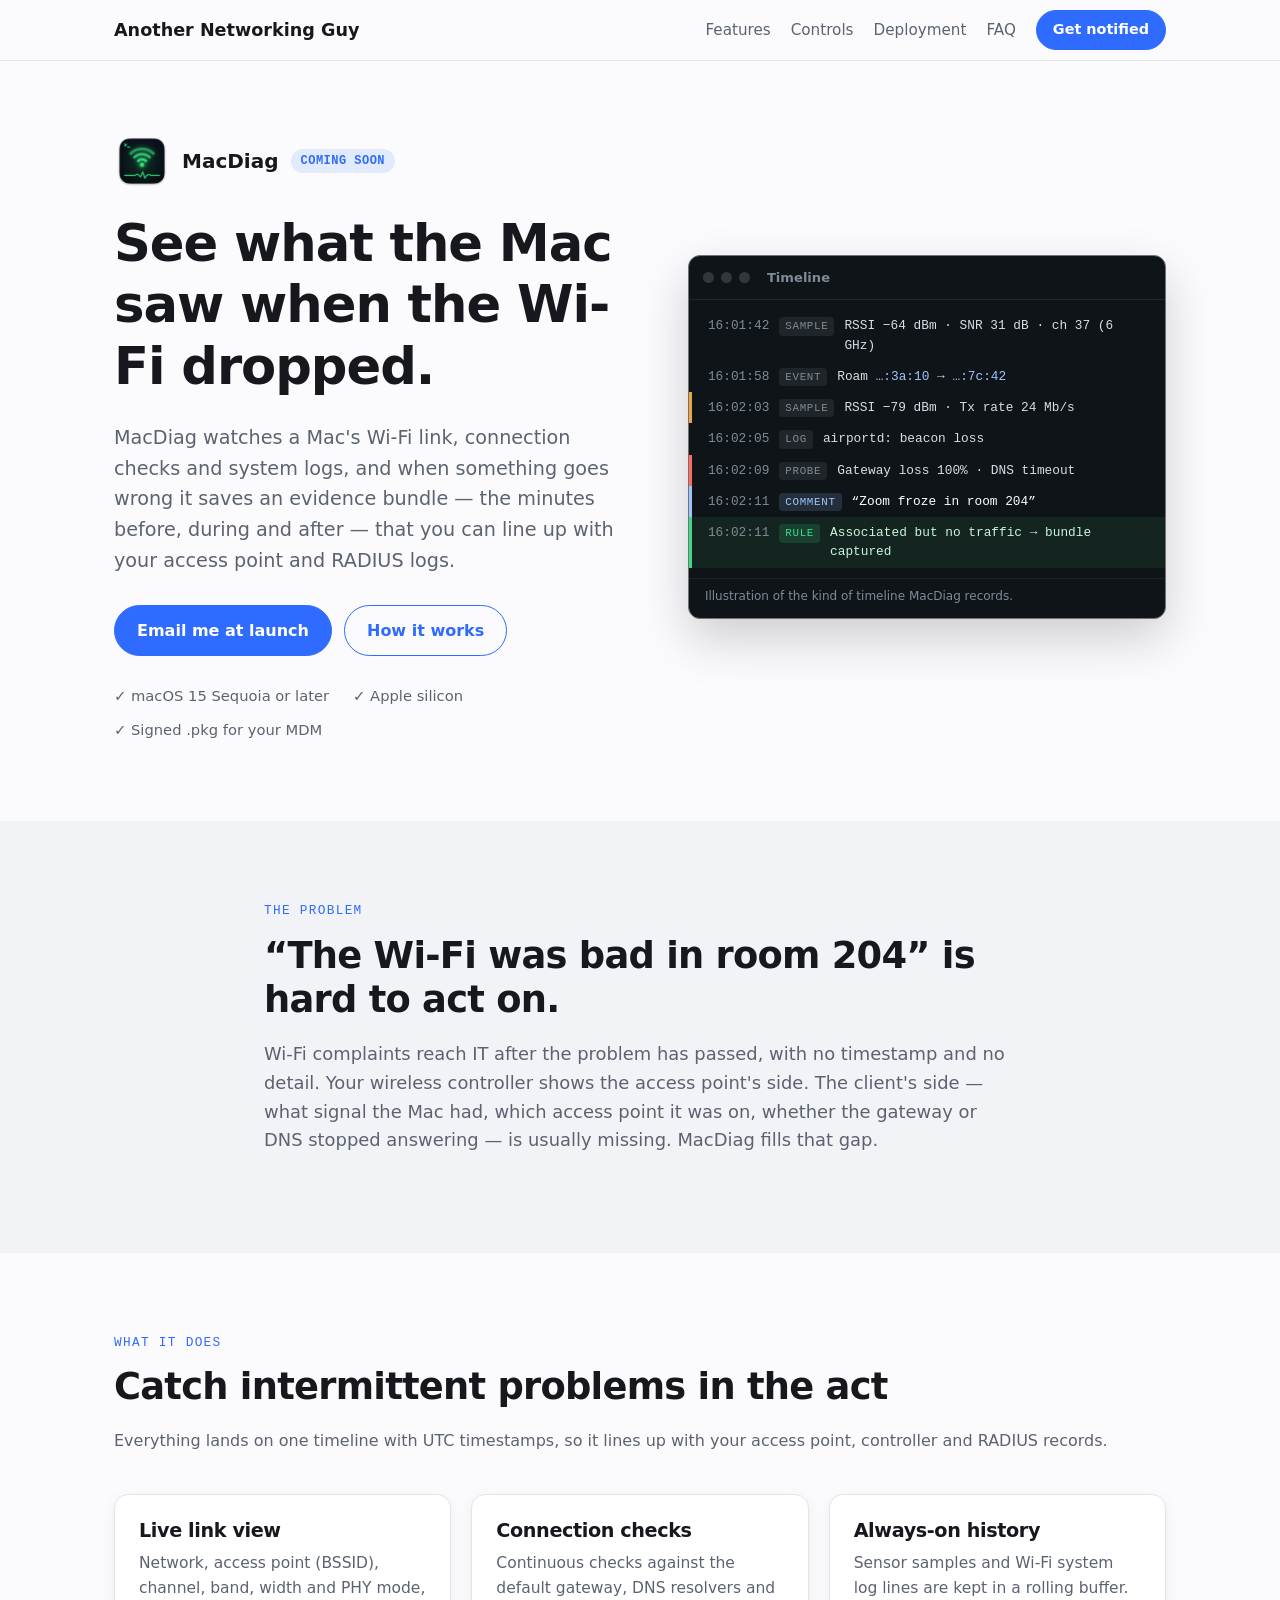
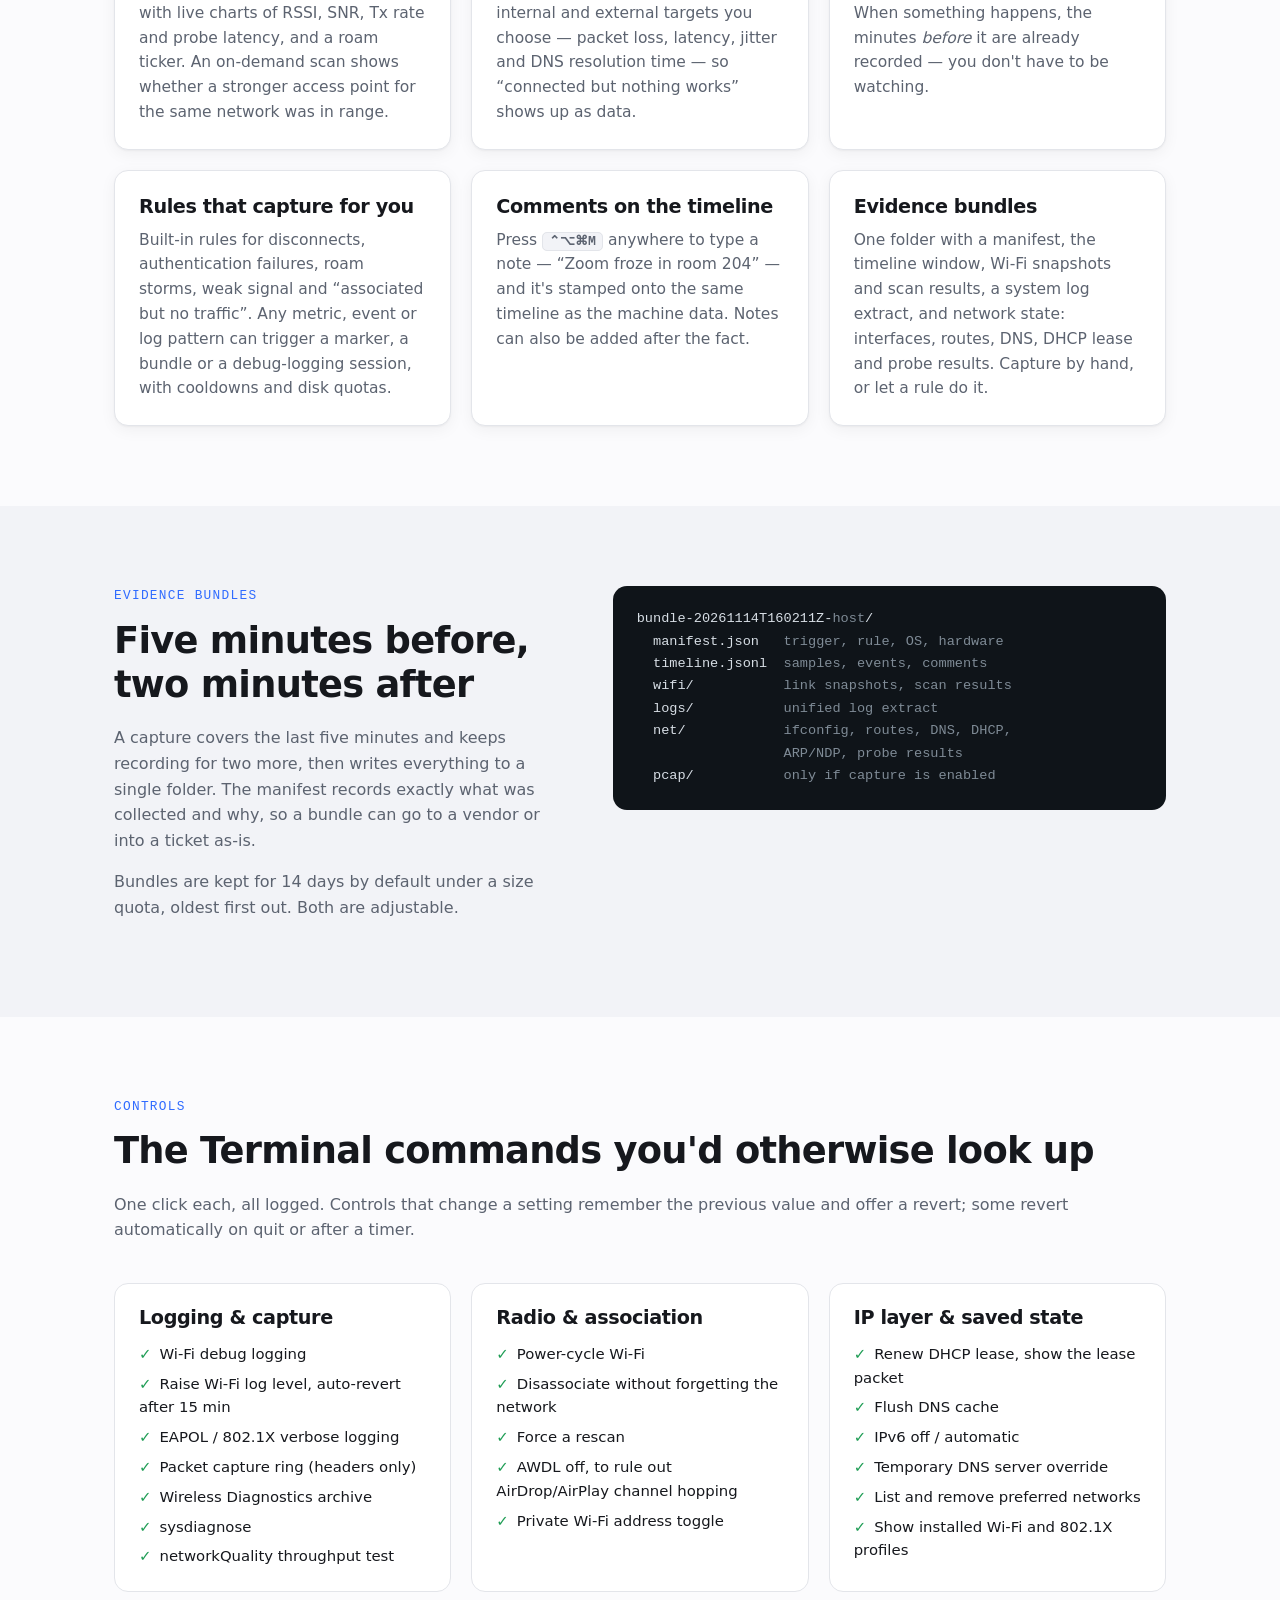
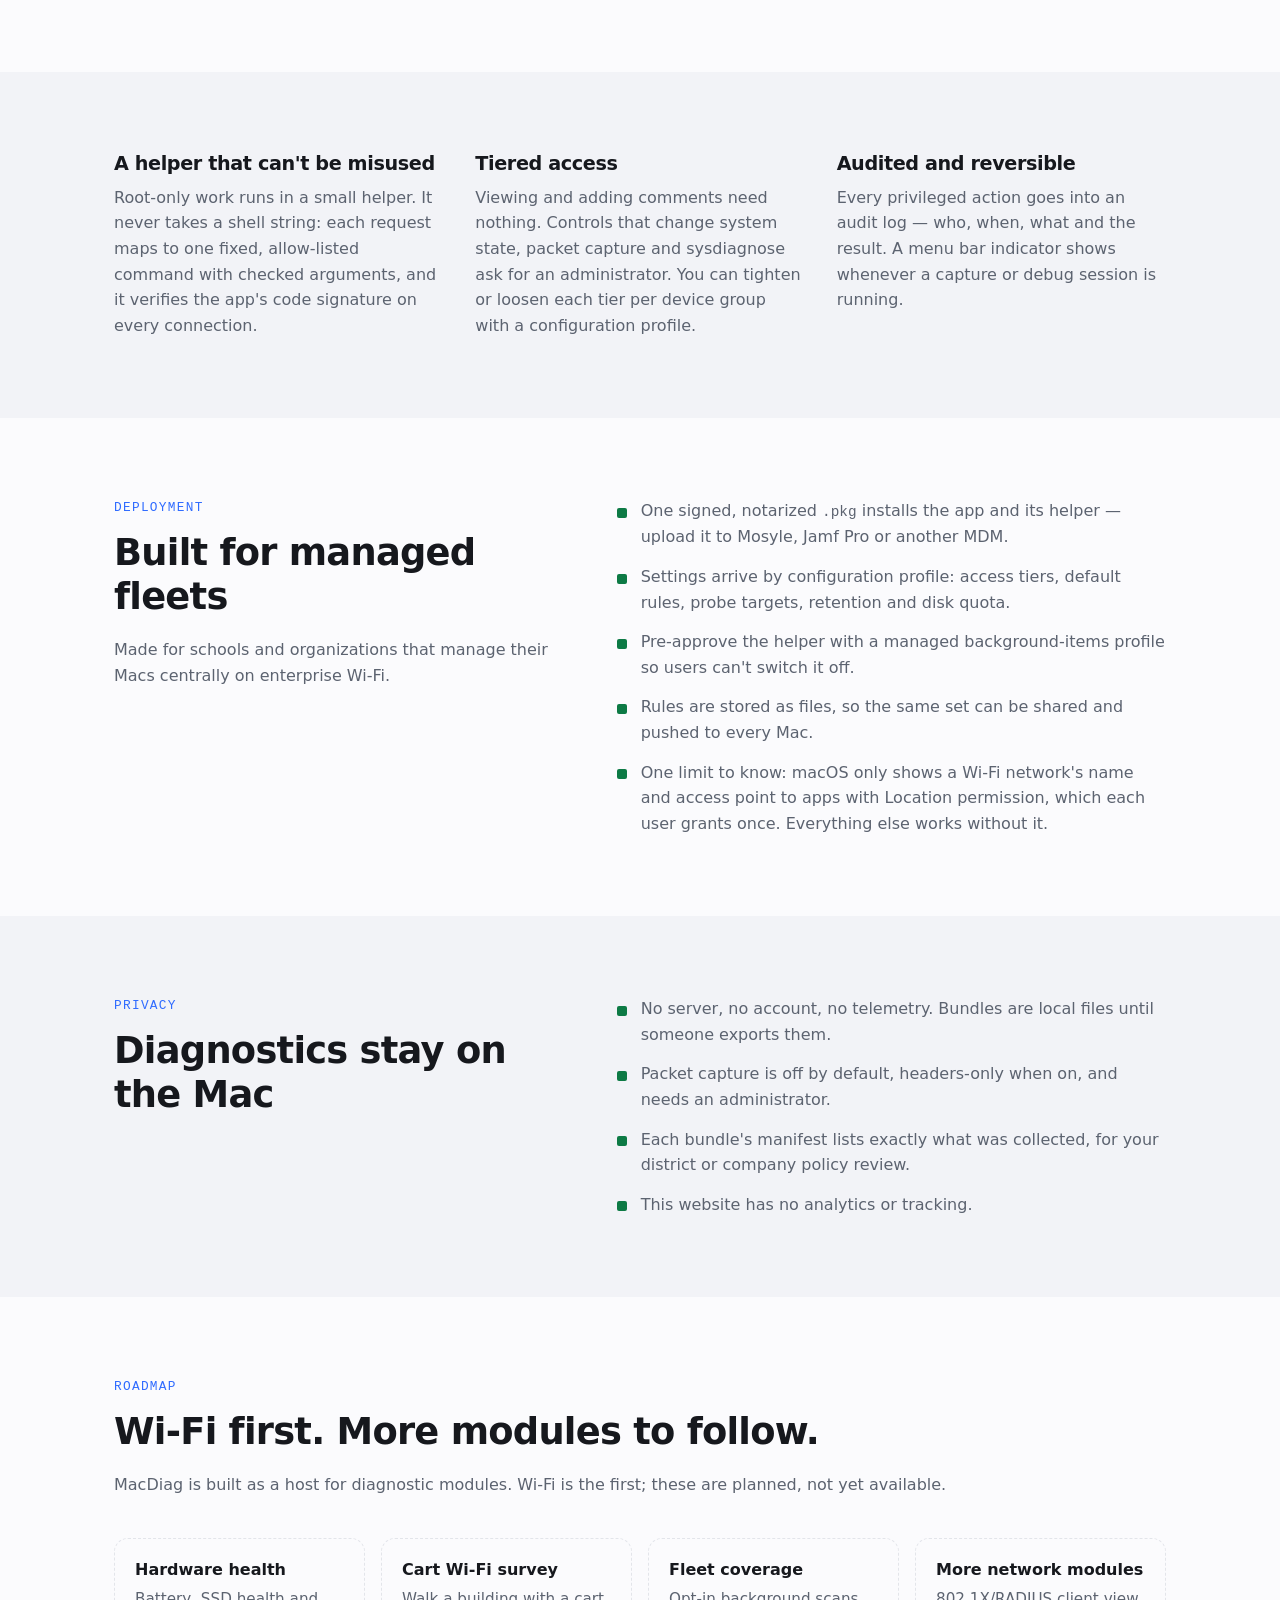
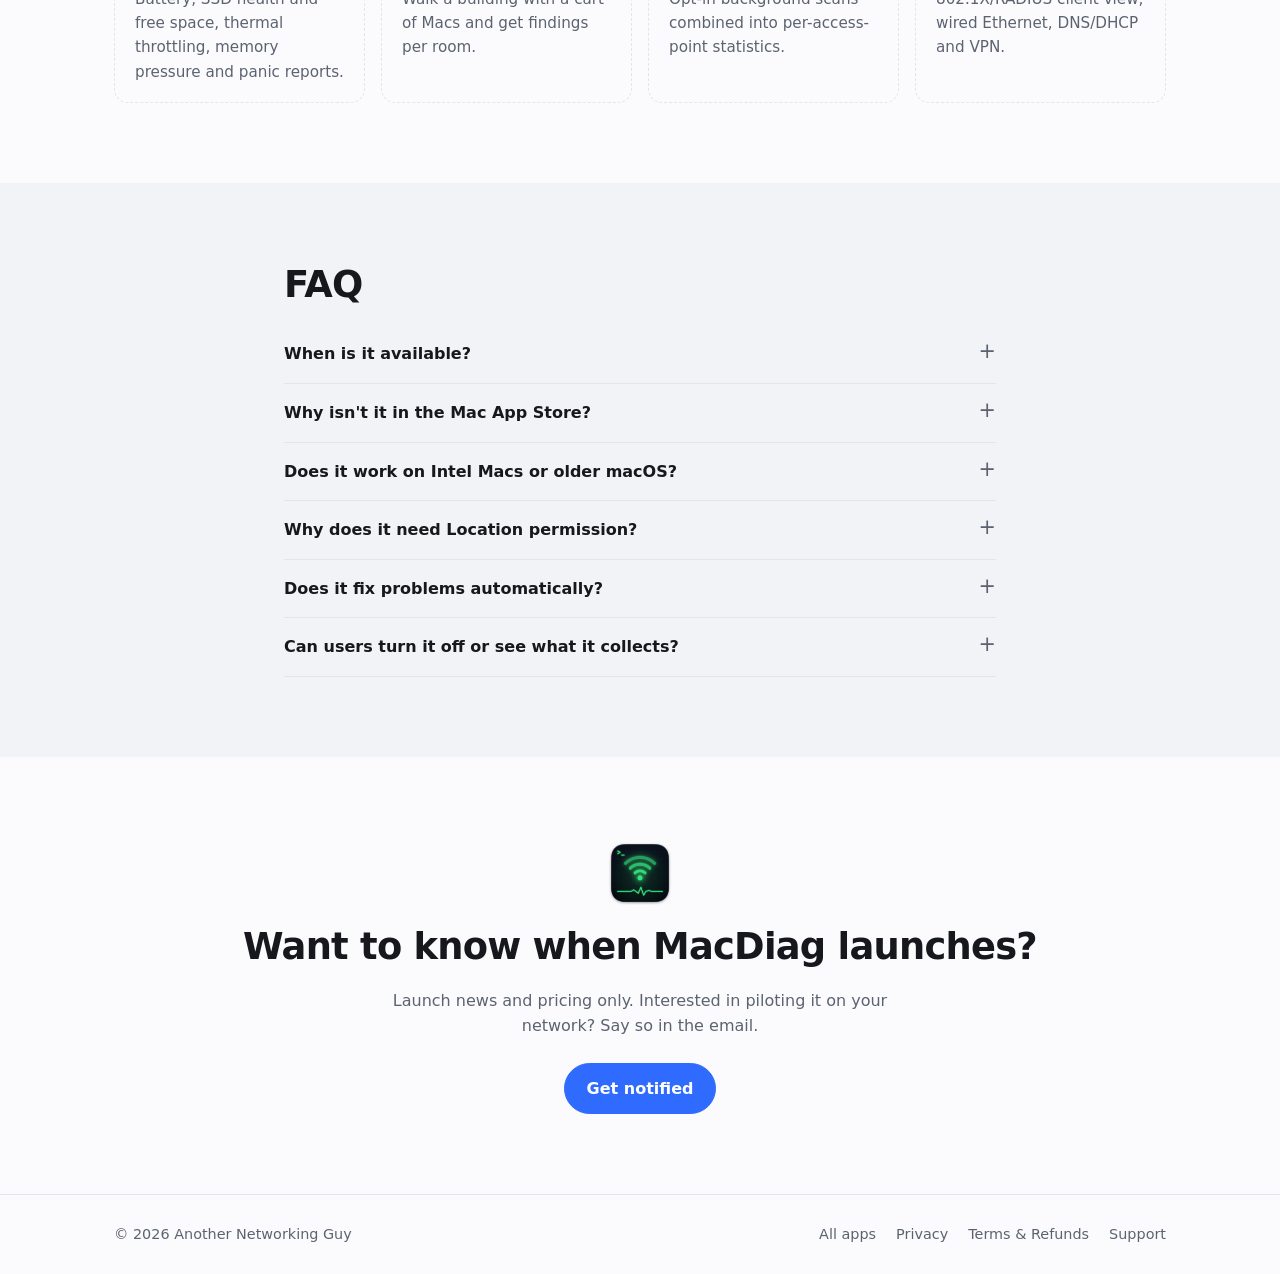
==== macdiag/index.html @ 0e100e62 "Add MacDiag product page and feature it on the storefront Replace the placeholder apps with MacDiag " ====
<!doctype html>
<html lang="en">
<head>
  <meta charset="utf-8" />
  <meta name="viewport" content="width=device-width, initial-scale=1" />
  <title>MacDiag — Wi-Fi diagnostics for managed Mac fleets</title>
  <meta name="description" content="MacDiag records what a Mac saw before, during and after a Wi-Fi problem and saves it as an evidence bundle. For IT teams managing Macs on enterprise Wi-Fi. Coming soon." />
  <link rel="canonical" href="https://anothernetworkingguy.com/macdiag/" />
  <meta property="og:type" content="website" />
  <meta property="og:url" content="https://anothernetworkingguy.com/macdiag/" />
  <meta property="og:title" content="MacDiag — Wi-Fi diagnostics for managed Mac fleets" />
  <meta property="og:description" content="See what the Mac saw when the Wi-Fi dropped." />
  <meta property="og:image" content="https://anothernetworkingguy.com/img/macdiag-256.png" />
  <link rel="icon" type="image/png" href="../img/macdiag-64.png" />
  <link rel="stylesheet" href="../styles.css?v=3" />
  <link rel="stylesheet" href="macdiag.css?v=1" />
</head>
<body data-page="macdiag">
  <a class="skip" href="#main">Skip to content</a>

  <header class="nav">
    <div class="wrap nav-inner">
      <a href="../" class="logo" data-brand>Another Networking Guy</a>
      <nav>
        <a href="#features">Features</a>
        <a href="#controls">Controls</a>
        <a href="#deploy">Deployment</a>
        <a href="#faq">FAQ</a>
        <a class="btn btn-small" data-notify href="mailto:support@anothernetworkingguy.com">Get notified</a>
      </nav>
    </div>
  </header>

  <main id="main">
    <!-- Hero -->
    <section class="md-hero">
      <div class="wrap md-hero-grid">
        <div>
          <div class="md-brand">
            <img src="../img/macdiag-256.png" width="56" height="56" alt="" />
            <span>MacDiag</span>
            <span class="pill">Coming soon</span>
          </div>
          <h1>See what the Mac saw when the Wi-Fi dropped.</h1>
          <p class="lede">MacDiag watches a Mac's Wi-Fi link, connection checks and system logs, and when something goes wrong it saves an evidence bundle — the minutes before, during and after — that you can line up with your access point and RADIUS logs.</p>
          <div class="hero-cta">
            <a class="btn" data-notify href="mailto:support@anothernetworkingguy.com">Email me at launch</a>
            <a class="btn btn-ghost" href="#features">How it works</a>
          </div>
          <ul class="badges md-badges">
            <li>✓ macOS 15 Sequoia or later</li>
            <li>✓ Apple silicon</li>
            <li>✓ Signed .pkg for your MDM</li>
          </ul>
        </div>

        <!-- Illustrative timeline, built in HTML -->
        <figure class="md-window" aria-label="Example MacDiag timeline around a Wi-Fi incident">
          <div class="md-titlebar"><span></span><span></span><span></span><b>Timeline</b></div>
          <ol class="md-timeline">
            <li class="k-sample"><time>16:01:42</time><span class="tag">sample</span>RSSI −64 dBm · SNR 31 dB · ch 37 (6 GHz)</li>
            <li class="k-event"><time>16:01:58</time><span class="tag">event</span><span>Roam <code>…:3a:10</code> → <code>…:7c:42</code></span></li>
            <li class="k-sample warn"><time>16:02:03</time><span class="tag">sample</span>RSSI −79 dBm · Tx rate 24 Mb/s</li>
            <li class="k-log"><time>16:02:05</time><span class="tag">log</span>airportd: beacon loss</li>
            <li class="k-sample bad"><time>16:02:09</time><span class="tag">probe</span>Gateway loss 100% · DNS timeout</li>
            <li class="k-comment"><time>16:02:11</time><span class="tag">comment</span>“Zoom froze in room 204”</li>
            <li class="k-action"><time>16:02:11</time><span class="tag">rule</span>Associated but no traffic → bundle captured</li>
          </ol>
          <figcaption>Illustration of the kind of timeline MacDiag records.</figcaption>
        </figure>
      </div>
    </section>

    <!-- Problem -->
    <section class="section alt">
      <div class="wrap md-narrow">
        <p class="eyebrow">The problem</p>
        <h2>“The Wi-Fi was bad in room 204” is hard to act on.</h2>
        <p class="md-big">Wi-Fi complaints reach IT after the problem has passed, with no timestamp and no detail. Your wireless controller shows the access point's side. The client's side — what signal the Mac had, which access point it was on, whether the gateway or DNS stopped answering — is usually missing. MacDiag fills that gap.</p>
      </div>
    </section>

    <!-- Features -->
    <section id="features" class="section">
      <div class="wrap">
        <p class="eyebrow">What it does</p>
        <h2>Catch intermittent problems in the act</h2>
        <p class="section-sub">Everything lands on one timeline with UTC timestamps, so it lines up with your access point, controller and RADIUS records.</p>
        <div class="md-features">
          <article class="card">
            <h3>Live link view</h3>
            <p>Network, access point (BSSID), channel, band, width and PHY mode, with live charts of RSSI, SNR, Tx rate and probe latency, and a roam ticker. An on-demand scan shows whether a stronger access point for the same network was in range.</p>
          </article>
          <article class="card">
            <h3>Connection checks</h3>
            <p>Continuous checks against the default gateway, DNS resolvers and internal and external targets you choose — packet loss, latency, jitter and DNS resolution time — so “connected but nothing works” shows up as data.</p>
          </article>
          <article class="card">
            <h3>Always-on history</h3>
            <p>Sensor samples and Wi-Fi system log lines are kept in a rolling buffer. When something happens, the minutes <em>before</em> it are already recorded — you don't have to be watching.</p>
          </article>
          <article class="card">
            <h3>Rules that capture for you</h3>
            <p>Built-in rules for disconnects, authentication failures, roam storms, weak signal and “associated but no traffic”. Any metric, event or log pattern can trigger a marker, a bundle or a debug-logging session, with cooldowns and disk quotas.</p>
          </article>
          <article class="card">
            <h3>Comments on the timeline</h3>
            <p>Press <kbd>⌃⌥⌘M</kbd> anywhere to type a note — “Zoom froze in room 204” — and it's stamped onto the same timeline as the machine data. Notes can also be added after the fact.</p>
          </article>
          <article class="card">
            <h3>Evidence bundles</h3>
            <p>One folder with a manifest, the timeline window, Wi-Fi snapshots and scan results, a system log extract, and network state: interfaces, routes, DNS, DHCP lease and probe results. Capture by hand, or let a rule do it.</p>
          </article>
        </div>
      </div>
    </section>

    <!-- Bundle anatomy -->
    <section class="section alt">
      <div class="wrap md-split">
        <div>
          <p class="eyebrow">Evidence bundles</p>
          <h2>Five minutes before, two minutes after</h2>
          <p class="muted">A capture covers the last five minutes and keeps recording for two more, then writes everything to a single folder. The manifest records exactly what was collected and why, so a bundle can go to a vendor or into a ticket as-is.</p>
          <p class="muted">Bundles are kept for 14 days by default under a size quota, oldest first out. Both are adjustable.</p>
        </div>
        <pre class="md-tree" aria-label="Bundle folder layout"><code>bundle-20261114T160211Z-<i>host</i>/
  manifest.json   <i>trigger, rule, OS, hardware</i>
  timeline.jsonl  <i>samples, events, comments</i>
  wifi/           <i>link snapshots, scan results</i>
  logs/           <i>unified log extract</i>
  net/            <i>ifconfig, routes, DNS, DHCP,
                  ARP/NDP, probe results</i>
  pcap/           <i>only if capture is enabled</i></code></pre>
      </div>
    </section>

    <!-- Controls -->
    <section id="controls" class="section">
      <div class="wrap">
        <p class="eyebrow">Controls</p>
        <h2>The Terminal commands you'd otherwise look up</h2>
        <p class="section-sub">One click each, all logged. Controls that change a setting remember the previous value and offer a revert; some revert automatically on quit or after a timer.</p>
        <div class="md-controls">
          <div>
            <h3>Logging &amp; capture</h3>
            <ul class="features">
              <li>Wi-Fi debug logging</li>
              <li>Raise Wi-Fi log level, auto-revert after 15 min</li>
              <li>EAPOL / 802.1X verbose logging</li>
              <li>Packet capture ring (headers only)</li>
              <li>Wireless Diagnostics archive</li>
              <li>sysdiagnose</li>
              <li>networkQuality throughput test</li>
            </ul>
          </div>
          <div>
            <h3>Radio &amp; association</h3>
            <ul class="features">
              <li>Power-cycle Wi-Fi</li>
              <li>Disassociate without forgetting the network</li>
              <li>Force a rescan</li>
              <li>AWDL off, to rule out AirDrop/AirPlay channel hopping</li>
              <li>Private Wi-Fi address toggle</li>
            </ul>
          </div>
          <div>
            <h3>IP layer &amp; saved state</h3>
            <ul class="features">
              <li>Renew DHCP lease, show the lease packet</li>
              <li>Flush DNS cache</li>
              <li>IPv6 off / automatic</li>
              <li>Temporary DNS server override</li>
              <li>List and remove preferred networks</li>
              <li>Show installed Wi-Fi and 802.1X profiles</li>
            </ul>
          </div>
        </div>
      </div>
    </section>

    <!-- Security model -->
    <section class="section alt">
      <div class="wrap trust">
        <div>
          <h3>A helper that can't be misused</h3>
          <p>Root-only work runs in a small helper. It never takes a shell string: each request maps to one fixed, allow-listed command with checked arguments, and it verifies the app's code signature on every connection.</p>
        </div>
        <div>
          <h3>Tiered access</h3>
          <p>Viewing and adding comments need nothing. Controls that change system state, packet capture and sysdiagnose ask for an administrator. You can tighten or loosen each tier per device group with a configuration profile.</p>
        </div>
        <div>
          <h3>Audited and reversible</h3>
          <p>Every privileged action goes into an audit log — who, when, what and the result. A menu bar indicator shows whenever a capture or debug session is running.</p>
        </div>
      </div>
    </section>

    <!-- Deployment -->
    <section id="deploy" class="section">
      <div class="wrap md-split">
        <div>
          <p class="eyebrow">Deployment</p>
          <h2>Built for managed fleets</h2>
          <p class="muted">Made for schools and organizations that manage their Macs centrally on enterprise Wi-Fi.</p>
        </div>
        <ul class="md-checks">
          <li>One signed, notarized <code>.pkg</code> installs the app and its helper — upload it to Mosyle, Jamf Pro or another MDM.</li>
          <li>Settings arrive by configuration profile: access tiers, default rules, probe targets, retention and disk quota.</li>
          <li>Pre-approve the helper with a managed background-items profile so users can't switch it off.</li>
          <li>Rules are stored as files, so the same set can be shared and pushed to every Mac.</li>
          <li>One limit to know: macOS only shows a Wi-Fi network's name and access point to apps with Location permission, which each user grants once. Everything else works without it.</li>
        </ul>
      </div>
    </section>

    <!-- Privacy -->
    <section class="section alt">
      <div class="wrap md-split">
        <div>
          <p class="eyebrow">Privacy</p>
          <h2>Diagnostics stay on the Mac</h2>
        </div>
        <ul class="md-checks">
          <li>No server, no account, no telemetry. Bundles are local files until someone exports them.</li>
          <li>Packet capture is off by default, headers-only when on, and needs an administrator.</li>
          <li>Each bundle's manifest lists exactly what was collected, for your district or company policy review.</li>
          <li>This website has no analytics or tracking.</li>
        </ul>
      </div>
    </section>

    <!-- Roadmap -->
    <section class="section">
      <div class="wrap">
        <p class="eyebrow">Roadmap</p>
        <h2>Wi-Fi first. More modules to follow.</h2>
        <p class="section-sub">MacDiag is built as a host for diagnostic modules. Wi-Fi is the first; these are planned, not yet available.</p>
        <ul class="md-roadmap">
          <li><b>Hardware health</b> Battery, SSD health and free space, thermal throttling, memory pressure and panic reports.</li>
          <li><b>Cart Wi-Fi survey</b> Walk a building with a cart of Macs and get findings per room.</li>
          <li><b>Fleet coverage</b> Opt-in background scans combined into per-access-point statistics.</li>
          <li><b>More network modules</b> 802.1X/RADIUS client view, wired Ethernet, DNS/DHCP and VPN.</li>
        </ul>
      </div>
    </section>

    <!-- FAQ -->
    <section id="faq" class="section alt">
      <div class="wrap faq">
        <h2>FAQ</h2>
        <details>
          <summary>When is it available?</summary>
          <p>MacDiag is in development and being piloted on IT Macs. <a data-notify href="mailto:support@anothernetworkingguy.com">Email us</a> and we'll let you know when it launches, along with pricing.</p>
        </details>
        <details>
          <summary>Why isn't it in the Mac App Store?</summary>
          <p>App Store apps are sandboxed, which blocks the privileged helper, system log streaming and the network commands MacDiag relies on. It's distributed directly as a Developer ID–signed, Apple-notarized package instead.</p>
        </details>
        <details>
          <summary>Does it work on Intel Macs or older macOS?</summary>
          <p>It's built for Apple silicon Macs on macOS 15 Sequoia or later.</p>
        </details>
        <details>
          <summary>Why does it need Location permission?</summary>
          <p>macOS hides the Wi-Fi network name and access point (SSID and BSSID) from apps without Location permission, and an MDM can't grant it ahead of time. MacDiag explains this on first run. If a user declines, everything except the network name and access point still works.</p>
        </details>
        <details>
          <summary>Does it fix problems automatically?</summary>
          <p>No. MacDiag observes, records and offers controls; a person decides what to change. Every change is logged and can be reverted.</p>
        </details>
        <details>
          <summary>Can users turn it off or see what it collects?</summary>
          <p>A menu bar indicator shows whenever a capture or debug session is active, and each bundle's manifest lists what was collected. Whether users can stop the helper is up to your MDM configuration.</p>
        </details>
      </div>
    </section>

    <!-- CTA -->
    <section class="section md-cta">
      <div class="wrap">
        <img src="../img/macdiag-256.png" width="72" height="72" alt="" />
        <h2>Want to know when MacDiag launches?</h2>
        <p class="muted">Launch news and pricing only. Interested in piloting it on your network? Say so in the email.</p>
        <a class="btn" data-notify href="mailto:support@anothernetworkingguy.com">Get notified</a>
      </div>
    </section>
  </main>

  <footer class="footer">
    <div class="wrap footer-inner">
      <span>© <span id="year"></span> <span data-brand>Another Networking Guy</span></span>
      <nav>
        <a href="../">All apps</a>
        <a href="../privacy.html">Privacy</a>
        <a href="../terms.html">Terms &amp; Refunds</a>
        <a data-email href="mailto:support@anothernetworkingguy.com">Support</a>
      </nav>
    </div>
  </footer>

  <script src="../site.config.js?v=3"></script>
  <script src="../main.js?v=3"></script>
  <script>
    (function () {
      var email = (window.SITE && window.SITE.supportEmail) || "support@anothernetworkingguy.com";
      var href = "mailto:" + email + "?subject=" + encodeURIComponent("Notify me: MacDiag");
      document.querySelectorAll("[data-notify]").forEach(function (el) { el.href = href; });
    })();
  </script>
</body>
</html>
---- styles.css ----
:root {
  --bg: #fbfbfd;
  --bg-alt: #f2f3f7;
  --surface: #ffffff;
  --text: #16181d;
  --muted: #5c6370;
  --border: #e3e5ea;
  --accent: #2f6bff;
  --accent-text: #ffffff;
  --good: #1f9d55;
  --radius: 14px;
  --shadow: 0 1px 2px rgba(0, 0, 0, 0.04), 0 4px 16px rgba(0, 0, 0, 0.05);
  --mono: ui-monospace, "SF Mono", Menlo, monospace;
}
@media (prefers-color-scheme: dark) {
  :root {
    --bg: #0e1014;
    --bg-alt: #14171d;
    --surface: #1a1e25;
    --text: #e9ebef;
    --muted: #9aa1ad;
    --border: #2a2f39;
    --accent: #5b8cff;
    --good: #3ccf7f;
    --shadow: 0 1px 2px rgba(0, 0, 0, 0.3), 0 4px 16px rgba(0, 0, 0, 0.25);
  }
}

* { box-sizing: border-box; }
html { scroll-behavior: smooth; }
body {
  margin: 0;
  background: var(--bg);
  color: var(--text);
  font: 16px/1.6 -apple-system, BlinkMacSystemFont, "SF Pro Text", "Segoe UI", system-ui, sans-serif;
  -webkit-font-smoothing: antialiased;
}
a { color: var(--accent); text-decoration: none; }
a:hover { text-decoration: underline; }
h1, h2, h3 { line-height: 1.2; margin: 0 0 0.5em; letter-spacing: -0.02em; }
h1 { font-size: clamp(2.2rem, 5vw, 3.6rem); }
h2 { font-size: clamp(1.7rem, 3vw, 2.3rem); }
h3 { font-size: 1.2rem; }
p { margin: 0 0 1em; }
.muted { color: var(--muted); }

.wrap { max-width: 1100px; margin: 0 auto; padding: 0 16px; }
@media (min-width: 700px) { .wrap { padding: 0 24px; } }

/* Nav */
.nav {
  position: sticky; top: 0; z-index: 10;
  background: color-mix(in srgb, var(--bg) 85%, transparent);
  backdrop-filter: saturate(180%) blur(12px);
  border-bottom: 1px solid var(--border);
}
.nav-inner { display: flex; align-items: center; justify-content: space-between; height: 60px; gap: 16px; }
.logo { font-weight: 700; color: var(--text); font-size: 1.1rem; }
.nav nav { display: flex; align-items: center; gap: 20px; }
.nav nav a:not(.btn) { color: var(--muted); font-size: 0.95rem; }
.logo, .nav .btn { white-space: nowrap; }
@media (max-width: 600px) {
  .nav nav a:not(.btn) { display: none; }
  .logo { font-size: 1rem; }
  .nav .btn-small { padding: 6px 12px; font-size: 0.85rem; }
}

/* Buttons */
.btn {
  display: inline-block; padding: 12px 22px; border-radius: 999px;
  background: var(--accent); color: var(--accent-text); font-weight: 600;
  border: 1px solid var(--accent); transition: filter 0.15s, transform 0.15s;
}
.btn:hover { text-decoration: none; filter: brightness(1.08); transform: translateY(-1px); }
.btn-ghost { background: transparent; color: var(--accent); }
.btn-small { padding: 7px 16px; font-size: 0.9rem; }

/* Hero */
.hero { padding: 96px 0 72px; text-align: center; }
.hero h1 { max-width: 16ch; margin-inline: auto; }
.eyebrow { font-family: var(--mono); font-size: 0.8rem; text-transform: uppercase; letter-spacing: 0.1em; color: var(--accent); margin-bottom: 12px; }
.lede { font-size: 1.2rem; color: var(--muted); max-width: 60ch; margin: 0 auto 32px; }
.hero-cta { display: flex; gap: 12px; justify-content: center; flex-wrap: wrap; }
.badges { list-style: none; padding: 0; margin: 36px 0 0; display: flex; gap: 10px 24px; justify-content: center; flex-wrap: wrap; color: var(--muted); font-size: 0.92rem; }

/* Sections */
.section { padding: 80px 0; }
.section.alt { background: var(--bg-alt); }
.section-sub { color: var(--muted); margin-bottom: 40px; }

/* App grid */
.grid { display: grid; gap: 20px; grid-template-columns: repeat(auto-fill, minmax(min(100%, 320px), 1fr)); }
.card {
  background: var(--surface); border: 1px solid var(--border); border-radius: var(--radius);
  padding: 24px; box-shadow: var(--shadow); display: flex; flex-direction: column;
}
.card-head { display: flex; gap: 14px; align-items: center; margin-bottom: 14px; }
.card-head h3 { margin: 0; }
.card-head p { margin: 0; font-size: 0.95rem; }
.app-icon {
  width: 56px; height: 56px; flex: none; border-radius: 13px; display: grid; place-items: center;
  font-size: 30px; background: var(--bg-alt); border: 1px solid var(--border);
}
.app-icon img { width: 100%; height: 100%; border-radius: inherit; object-fit: cover; }
.app-icon.sm { width: 36px; height: 36px; font-size: 20px; border-radius: 9px; }
.features { list-style: none; padding: 0; margin: 0 0 20px; display: grid; gap: 6px; font-size: 0.93rem; }
.features li::before { content: "✓"; color: var(--good); font-weight: 700; margin-right: 8px; }
.card-foot { margin-top: auto; display: flex; align-items: center; justify-content: space-between; gap: 12px; padding-top: 16px; border-top: 1px solid var(--border); }
.card-actions { display: flex; gap: 8px; }
.price { font-weight: 700; font-size: 1.25rem; }
.price.big { font-size: 2.2rem; }
.meta { font-family: var(--mono); font-size: 0.75rem; color: var(--muted); margin: 12px 0 0; }

/* Trust */
.trust { display: grid; gap: 32px; grid-template-columns: repeat(auto-fit, minmax(min(100%, 260px), 1fr)); }
.trust p { color: var(--muted); margin: 0; }

/* Pricing */
.bundle {
  display: flex; flex-wrap: wrap; gap: 24px; align-items: center; justify-content: space-between;
  padding: 28px; border-radius: var(--radius); margin-bottom: 28px;
  background: var(--surface); border: 2px solid var(--accent); box-shadow: var(--shadow);
}
.bundle h3 { font-size: 1.5rem; }
.bundle-apps { margin: 0; font-size: 0.95rem; }
.bundle-apps span[aria-hidden] { font-size: 1.1em; }
.bundle-buy { display: flex; flex-direction: column; gap: 12px; align-items: flex-start; }
.price-list { border: 1px solid var(--border); border-radius: var(--radius); background: var(--surface); overflow: hidden; }
.price-row { display: flex; align-items: center; gap: 14px; padding: 14px 20px; }
.price-row + .price-row { border-top: 1px solid var(--border); }
.price-name { flex: 1; font-weight: 600; }

/* FAQ */
.faq { max-width: 760px; }
.faq details { border-bottom: 1px solid var(--border); padding: 16px 0; }
.faq summary { cursor: pointer; font-weight: 600; list-style: none; display: flex; justify-content: space-between; gap: 16px; }
.faq summary::-webkit-details-marker { display: none; }
.faq summary::after { content: "+"; color: var(--muted); font-weight: 400; font-size: 1.3rem; line-height: 1; }
.faq details[open] summary::after { content: "−"; }
.faq details p { color: var(--muted); margin: 10px 0 0; }

/* Footer */
.footer { border-top: 1px solid var(--border); padding: 28px 0; color: var(--muted); font-size: 0.9rem; }
.footer-inner { display: flex; flex-wrap: wrap; justify-content: space-between; gap: 12px; }
.footer nav { display: flex; gap: 20px; }
.footer a { color: var(--muted); }

/* Legal pages */
.legal { max-width: 760px; padding: 64px 16px; }
.legal h2 { font-size: 1.3rem; margin-top: 2em; }
.legal p, .legal li { color: var(--muted); }

/* Status pill (coming-soon apps) */
.pill {
  display: inline-block; padding: 3px 10px; border-radius: 999px;
  font: 600 0.75rem/1.5 var(--mono); letter-spacing: 0.04em; text-transform: uppercase;
  color: var(--accent); background: color-mix(in srgb, var(--accent) 12%, transparent);
}
.card h3 a { color: inherit; }
[hidden] { display: none !important; }
.card-actions .btn { white-space: nowrap; }
.card-foot { flex-wrap: wrap; }
/* One app: show it as a wide featured card */
.grid.single { grid-template-columns: 1fr; max-width: 820px; }
.grid.single .features { grid-template-columns: repeat(auto-fit, minmax(min(100%, 280px), 1fr)); }
.grid.single .card-head .app-icon { width: 72px; height: 72px; border-radius: 16px; }
---- macdiag/macdiag.css ----
/* MacDiag product page — builds on ../styles.css */
:root {
  --md-green: #0d7a45;
  --md-warn: #a86100;
  --md-bad: #c0352b;
  --md-term-bg: #0f1419;
  --md-term-text: #d7dee5;
  --md-term-muted: #7f8b96;
}
@media (prefers-color-scheme: dark) {
  :root { --md-green: #3ddc84; --md-warn: #f0a640; --md-bad: #ff6b5e; --md-term-bg: #0a0d11; }
}

.skip {
  position: absolute; left: 16px; top: -48px; z-index: 20;
  background: var(--surface); color: var(--text); padding: 8px 12px;
  border-radius: 8px; border: 1px solid var(--border);
}
.skip:focus { top: 12px; }
:focus-visible { outline: 3px solid var(--accent); outline-offset: 2px; border-radius: 4px; }

/* Hero */
.md-hero { padding: 72px 0 80px; }
.md-hero-grid { display: grid; gap: 48px; align-items: center; }
@media (min-width: 900px) { .md-hero-grid { grid-template-columns: 1.1fr 1fr; } }
.md-hero h1 { font-size: clamp(2rem, 5vw, 3.2rem); max-width: 18ch; }
.md-hero .lede { margin: 0 0 28px; max-width: 56ch; }
.md-hero .hero-cta { justify-content: flex-start; }
.md-brand { display: flex; align-items: center; gap: 12px; margin-bottom: 24px; flex-wrap: wrap; }
.md-brand img { width: 56px; height: 56px; }
.md-brand > span:not(.pill) { font-weight: 700; font-size: 1.25rem; }
.md-badges { justify-content: flex-start; margin-top: 28px; }

/* Timeline window */
.md-window {
  margin: 0; min-width: 0; background: var(--md-term-bg); color: var(--md-term-text);
  border-radius: 12px; border: 1px solid color-mix(in srgb, var(--border) 50%, #000);
  box-shadow: 0 20px 50px rgba(0, 0, 0, 0.18); overflow: hidden;
}
.md-titlebar { display: flex; align-items: center; gap: 7px; padding: 11px 14px; border-bottom: 1px solid #ffffff14; }
.md-titlebar span { width: 11px; height: 11px; border-radius: 50%; background: #ffffff26; }
.md-titlebar b { margin-left: 10px; font-size: 0.82rem; font-weight: 600; color: var(--md-term-muted); }
.md-timeline { list-style: none; margin: 0; padding: 10px 0; font: 0.8rem/1.5 var(--mono); }
.md-timeline li {
  display: grid; grid-template-columns: auto auto 1fr; gap: 10px; align-items: baseline;
  padding: 6px 16px; border-left: 3px solid transparent;
}
.md-timeline time { color: var(--md-term-muted); }
.md-timeline code { font: inherit; color: #9ec5ff; }
.md-timeline .tag {
  font-size: 0.68rem; text-transform: uppercase; letter-spacing: 0.06em;
  padding: 1px 6px; border-radius: 4px; background: #ffffff12; color: var(--md-term-muted);
}
.md-timeline .warn { border-left-color: #f0a640; }
.md-timeline .bad { border-left-color: #ff6b5e; }
.md-timeline .k-comment { border-left-color: #9ec5ff; color: #fff; }
.md-timeline .k-comment .tag { background: #9ec5ff26; color: #9ec5ff; }
.md-timeline .k-action { border-left-color: #3ddc84; background: #3ddc8414; color: #c9f5dc; }
.md-timeline .k-action .tag { background: #3ddc8426; color: #3ddc84; }
.md-window figcaption { padding: 8px 16px 12px; font-size: 0.75rem; color: var(--md-term-muted); border-top: 1px solid #ffffff10; }
@media (max-width: 480px) {
  .md-timeline li { grid-template-columns: auto 1fr; }
  .md-timeline time { grid-column: 1 / -1; margin-bottom: -4px; }
}

.md-narrow { max-width: 800px; }
.md-big { font-size: 1.12rem; color: var(--muted); }

/* Features */
.md-features { display: grid; gap: 20px; grid-template-columns: repeat(auto-fill, minmax(min(100%, 300px), 1fr)); }
.md-features .card p { color: var(--muted); margin: 0; font-size: 0.97rem; }
kbd {
  font: 600 0.85em var(--mono); padding: 1px 6px; border-radius: 5px;
  border: 1px solid var(--border); background: var(--bg-alt); white-space: nowrap;
}

/* Split layouts */
.md-split { display: grid; gap: 32px; align-items: start; }
@media (min-width: 860px) { .md-split { grid-template-columns: 1fr 1.25fr; gap: 56px; } }
.md-tree {
  margin: 0; padding: 22px 24px; border-radius: var(--radius); overflow-x: auto;
  background: var(--md-term-bg); color: var(--md-term-text); font: 0.85rem/1.65 var(--mono);
}
.md-tree code { font: inherit; }
.md-tree i { color: var(--md-term-muted); font-style: normal; }

/* Controls */
.md-controls { display: grid; gap: 20px; grid-template-columns: repeat(auto-fit, minmax(min(100%, 280px), 1fr)); }
.md-controls > div { background: var(--surface); border: 1px solid var(--border); border-radius: var(--radius); padding: 22px 24px; }
.md-controls h3 { margin-bottom: 14px; }
.md-controls .features { margin: 0; }

/* Check lists */
.md-checks { list-style: none; padding: 0; margin: 0; display: grid; gap: 14px; }
.md-checks li { position: relative; padding-left: 28px; color: var(--muted); }
.md-checks li::before {
  content: ""; position: absolute; left: 4px; top: 0.6em;
  width: 10px; height: 10px; border-radius: 2px; background: var(--md-green);
}
.md-checks code { font-family: var(--mono); font-size: 0.9em; }

/* Roadmap */
.md-roadmap { list-style: none; padding: 0; margin: 0; display: grid; gap: 16px; grid-template-columns: repeat(auto-fit, minmax(min(100%, 240px), 1fr)); }
.md-roadmap li { border: 1px dashed var(--border); border-radius: var(--radius); padding: 18px 20px; color: var(--muted); font-size: 0.95rem; }
.md-roadmap b { display: block; color: var(--text); margin-bottom: 4px; font-size: 1rem; }

/* CTA */
.md-cta { text-align: center; }
.md-cta img { margin: 0 auto 16px; display: block; }
.md-cta p { max-width: 52ch; margin: 0 auto 24px; }
.md-timeline code { white-space: nowrap; }
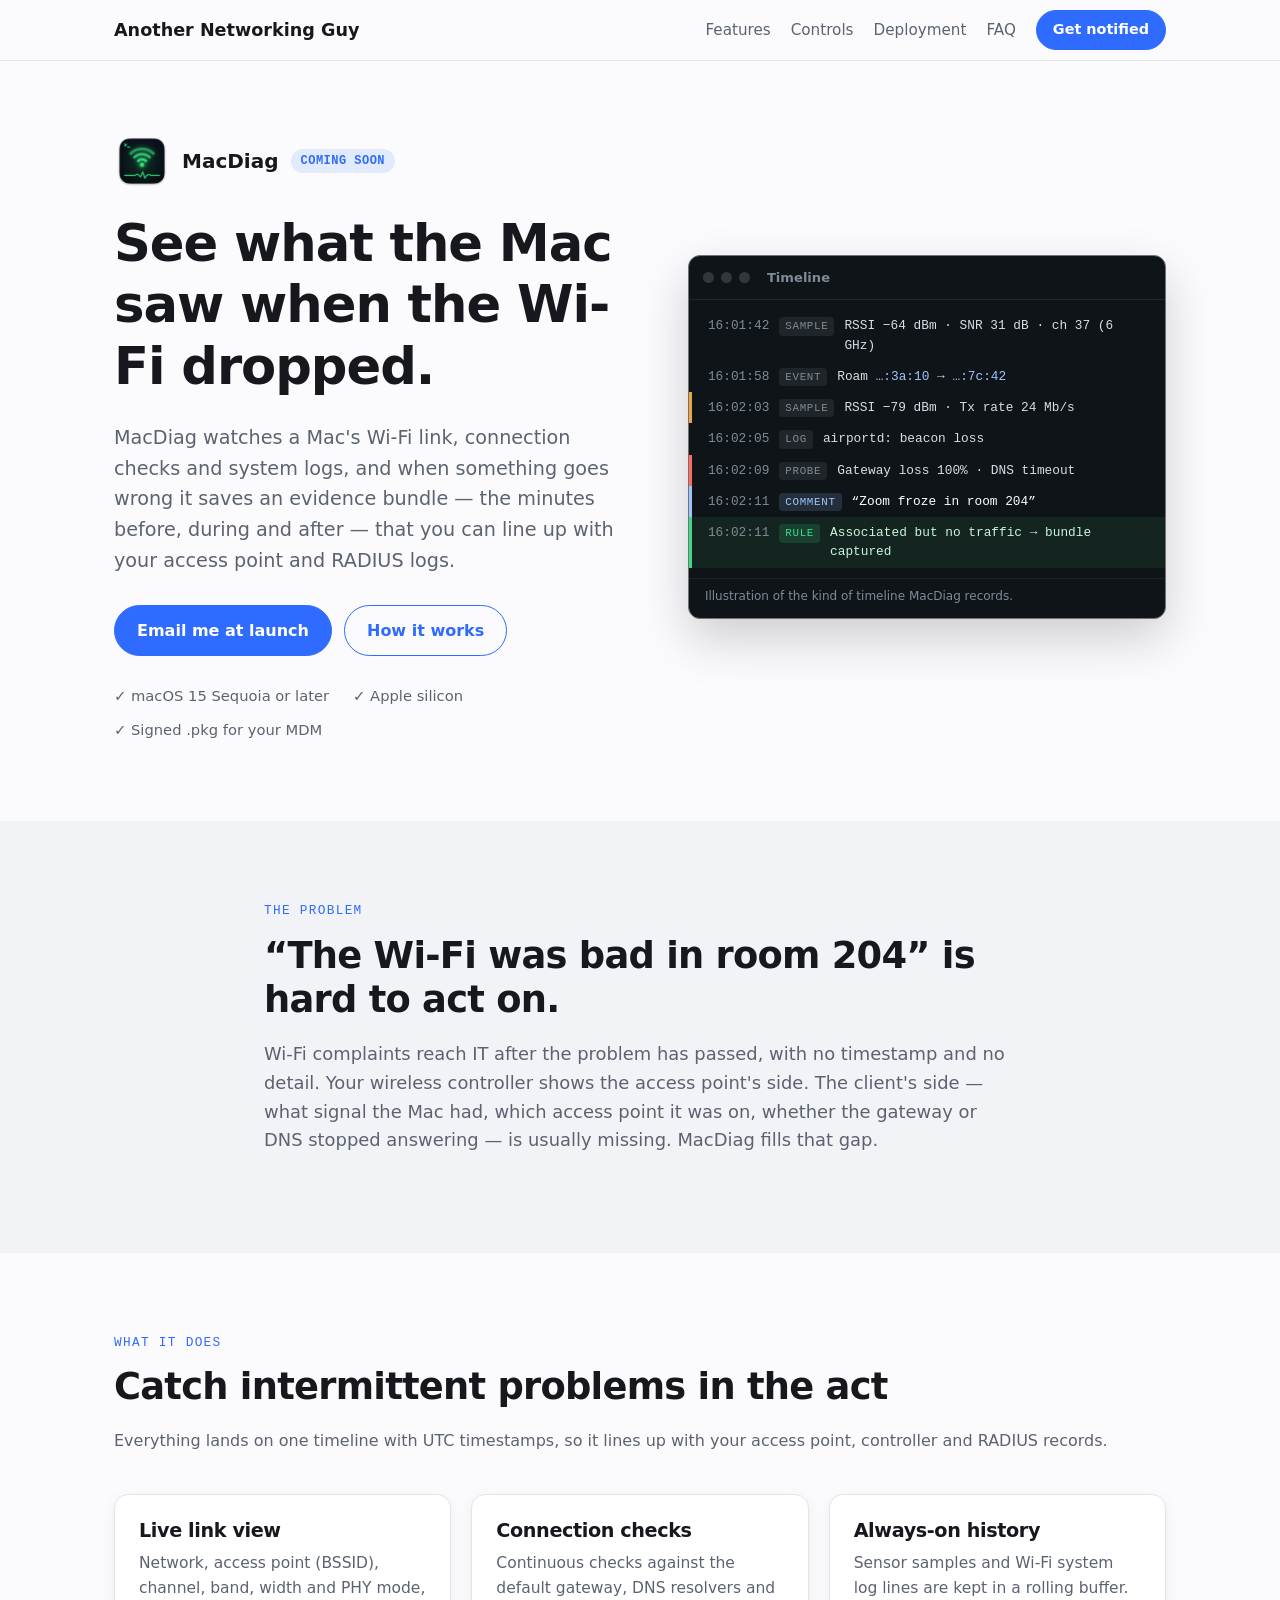
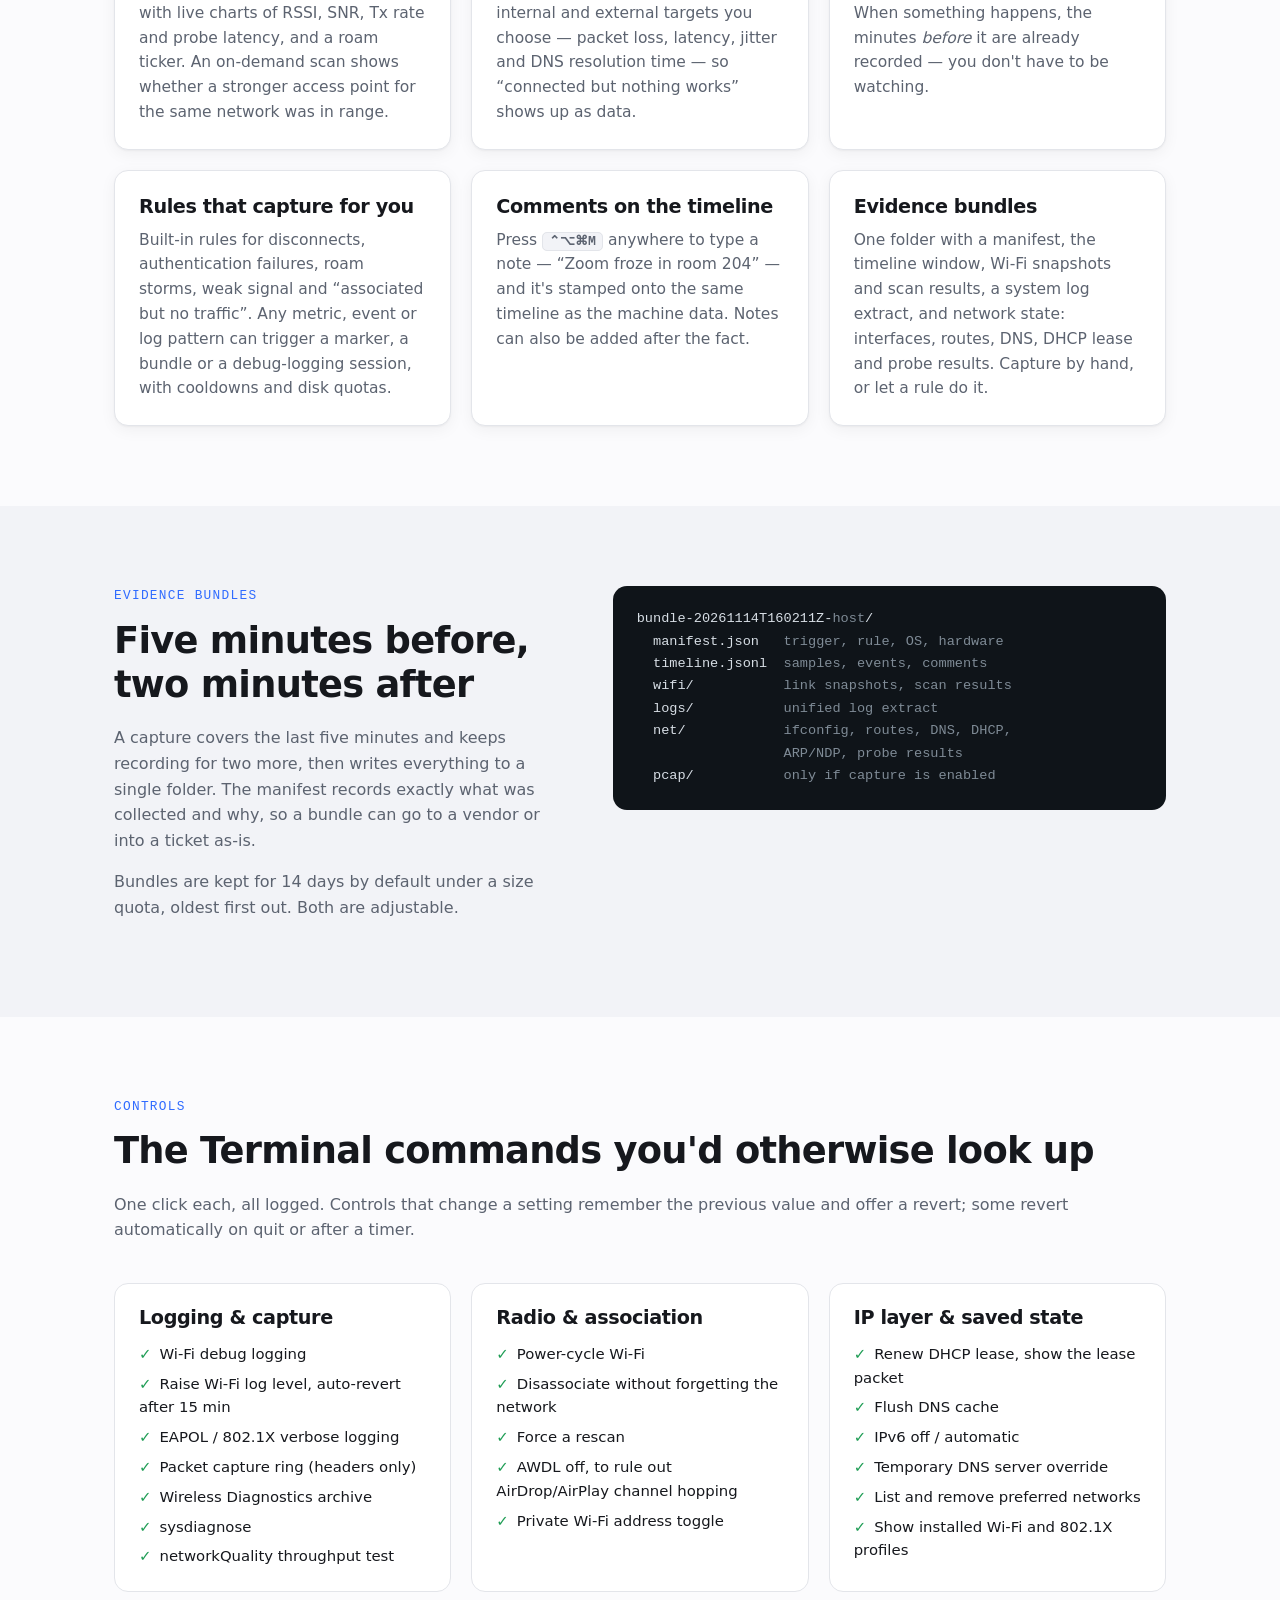
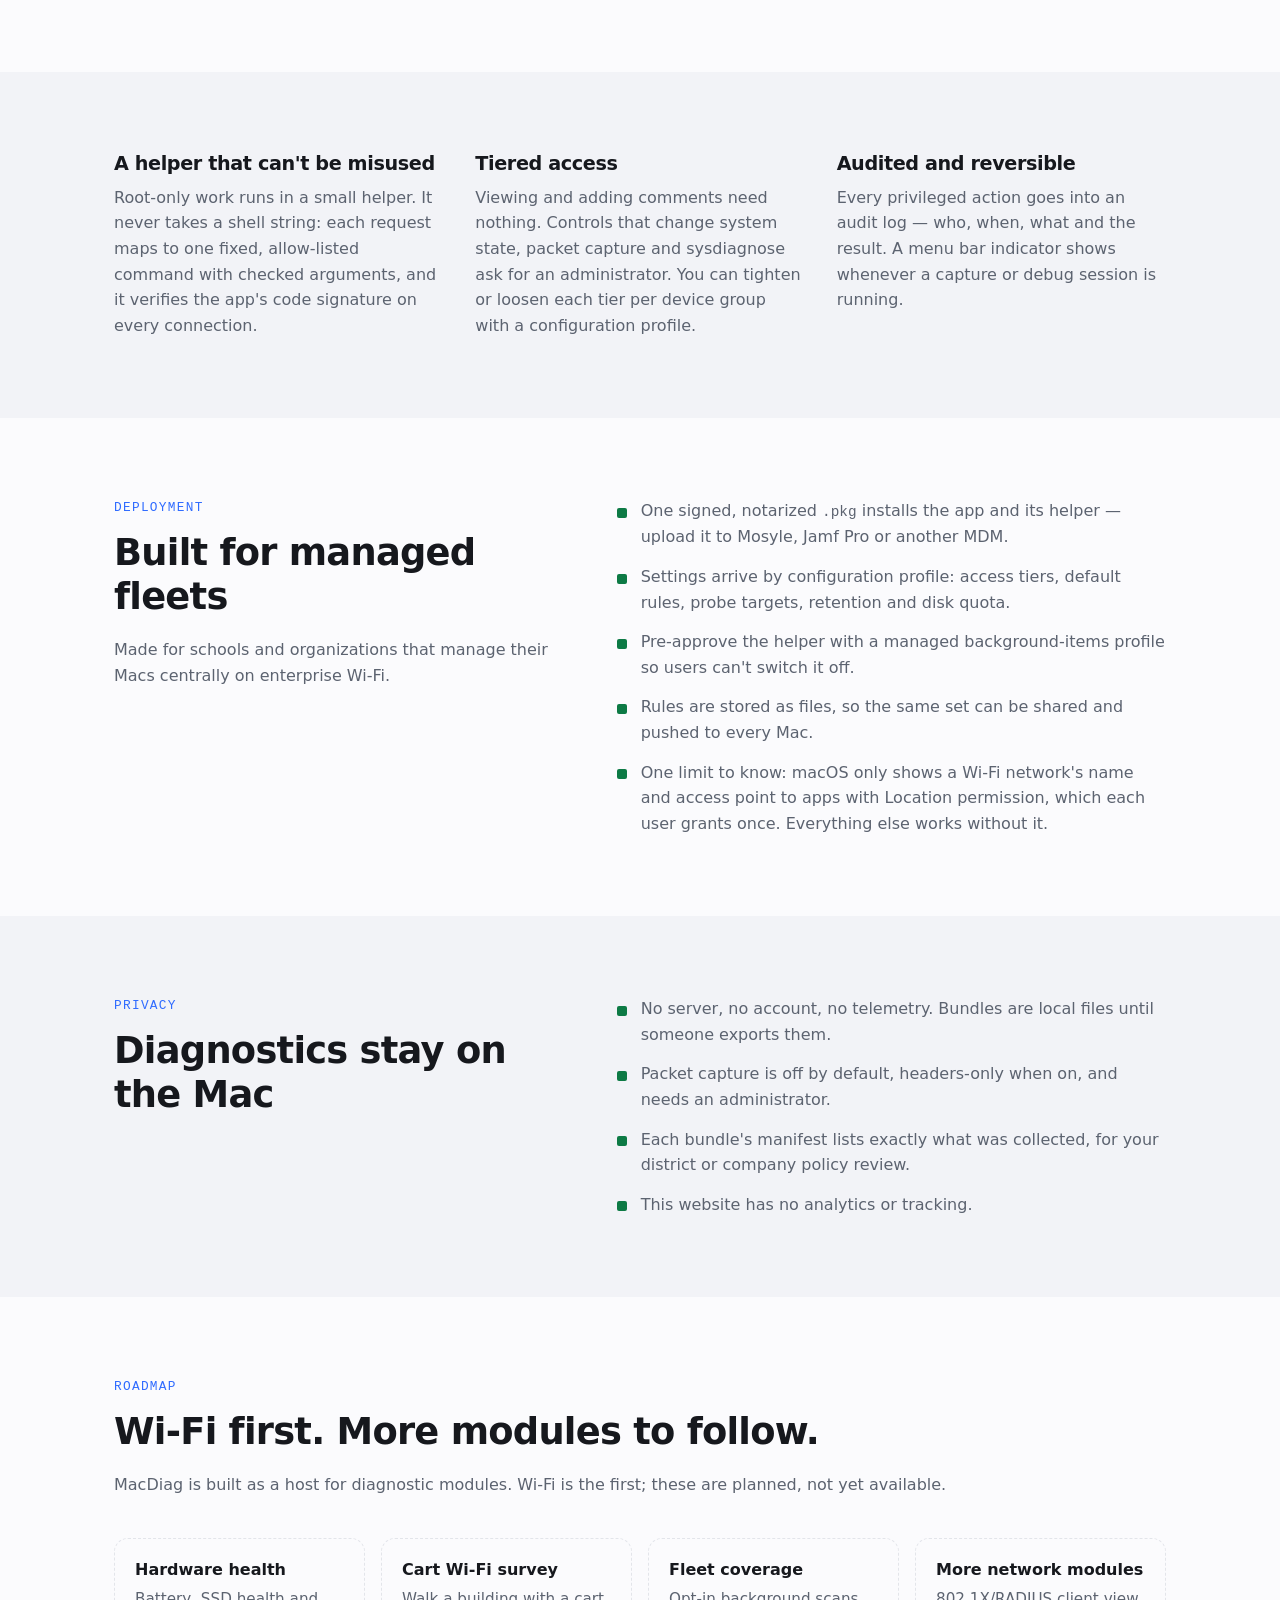
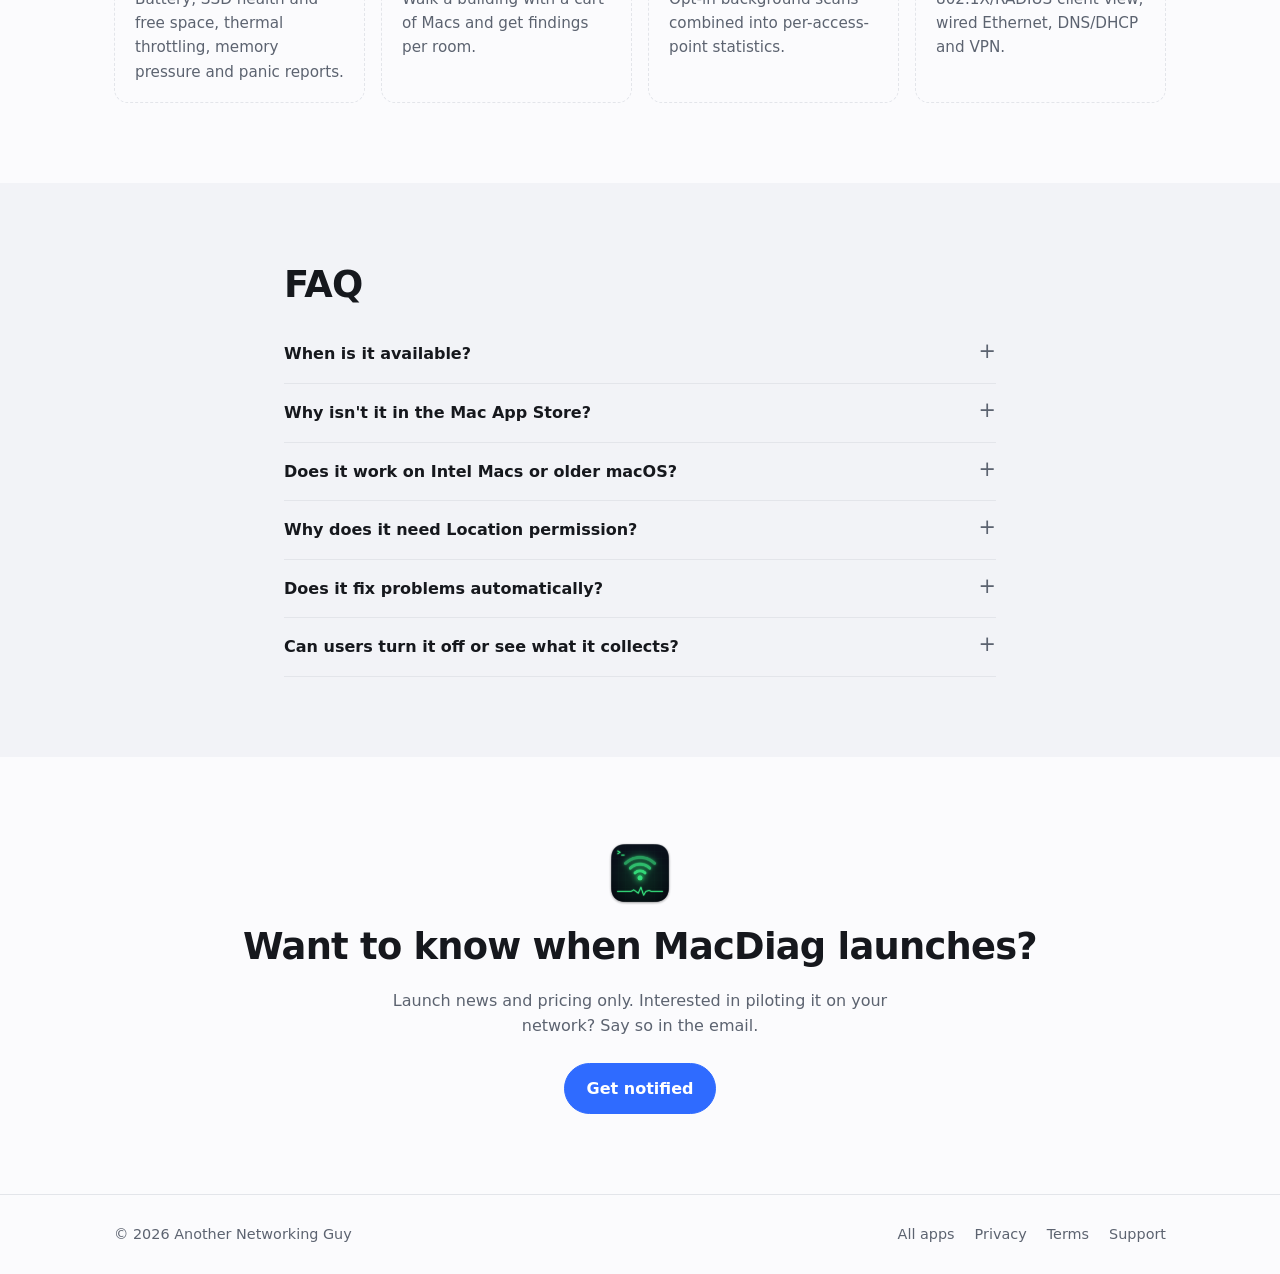
==== commit bb2055b5: "Make site ready to publish before apps go on sale Rewrite the privacy and terms pages to describe on" ====
--- a/macdiag/index.html
+++ b/macdiag/index.html
@@ -12,7 +12,7 @@
   <meta property="og:description" content="See what the Mac saw when the Wi-Fi dropped." />
   <meta property="og:image" content="https://anothernetworkingguy.com/img/macdiag-256.png" />
   <link rel="icon" type="image/png" href="../img/macdiag-64.png" />
-  <link rel="stylesheet" href="../styles.css?v=3" />
+  <link rel="stylesheet" href="../styles.css?v=4" />
   <link rel="stylesheet" href="macdiag.css?v=1" />
 </head>
 <body data-page="macdiag">
@@ -252,7 +252,7 @@
         <h2>FAQ</h2>
         <details>
           <summary>When is it available?</summary>
-          <p>MacDiag is in development and being piloted on IT Macs. <a data-notify href="mailto:support@anothernetworkingguy.com">Email us</a> and we'll let you know when it launches, along with pricing.</p>
+          <p>MacDiag is in development. <a data-notify href="mailto:support@anothernetworkingguy.com">Email us</a> and we'll let you know when it launches, along with pricing.</p>
         </details>
         <details>
           <summary>Why isn't it in the Mac App Store?</summary>
@@ -294,14 +294,14 @@
       <nav>
         <a href="../">All apps</a>
         <a href="../privacy.html">Privacy</a>
-        <a href="../terms.html">Terms &amp; Refunds</a>
+        <a href="../terms.html">Terms</a>
         <a data-email href="mailto:support@anothernetworkingguy.com">Support</a>
       </nav>
     </div>
   </footer>
 
-  <script src="../site.config.js?v=3"></script>
-  <script src="../main.js?v=3"></script>
+  <script src="../site.config.js?v=4"></script>
+  <script src="../main.js?v=4"></script>
   <script>
     (function () {
       var email = (window.SITE && window.SITE.supportEmail) || "support@anothernetworkingguy.com";
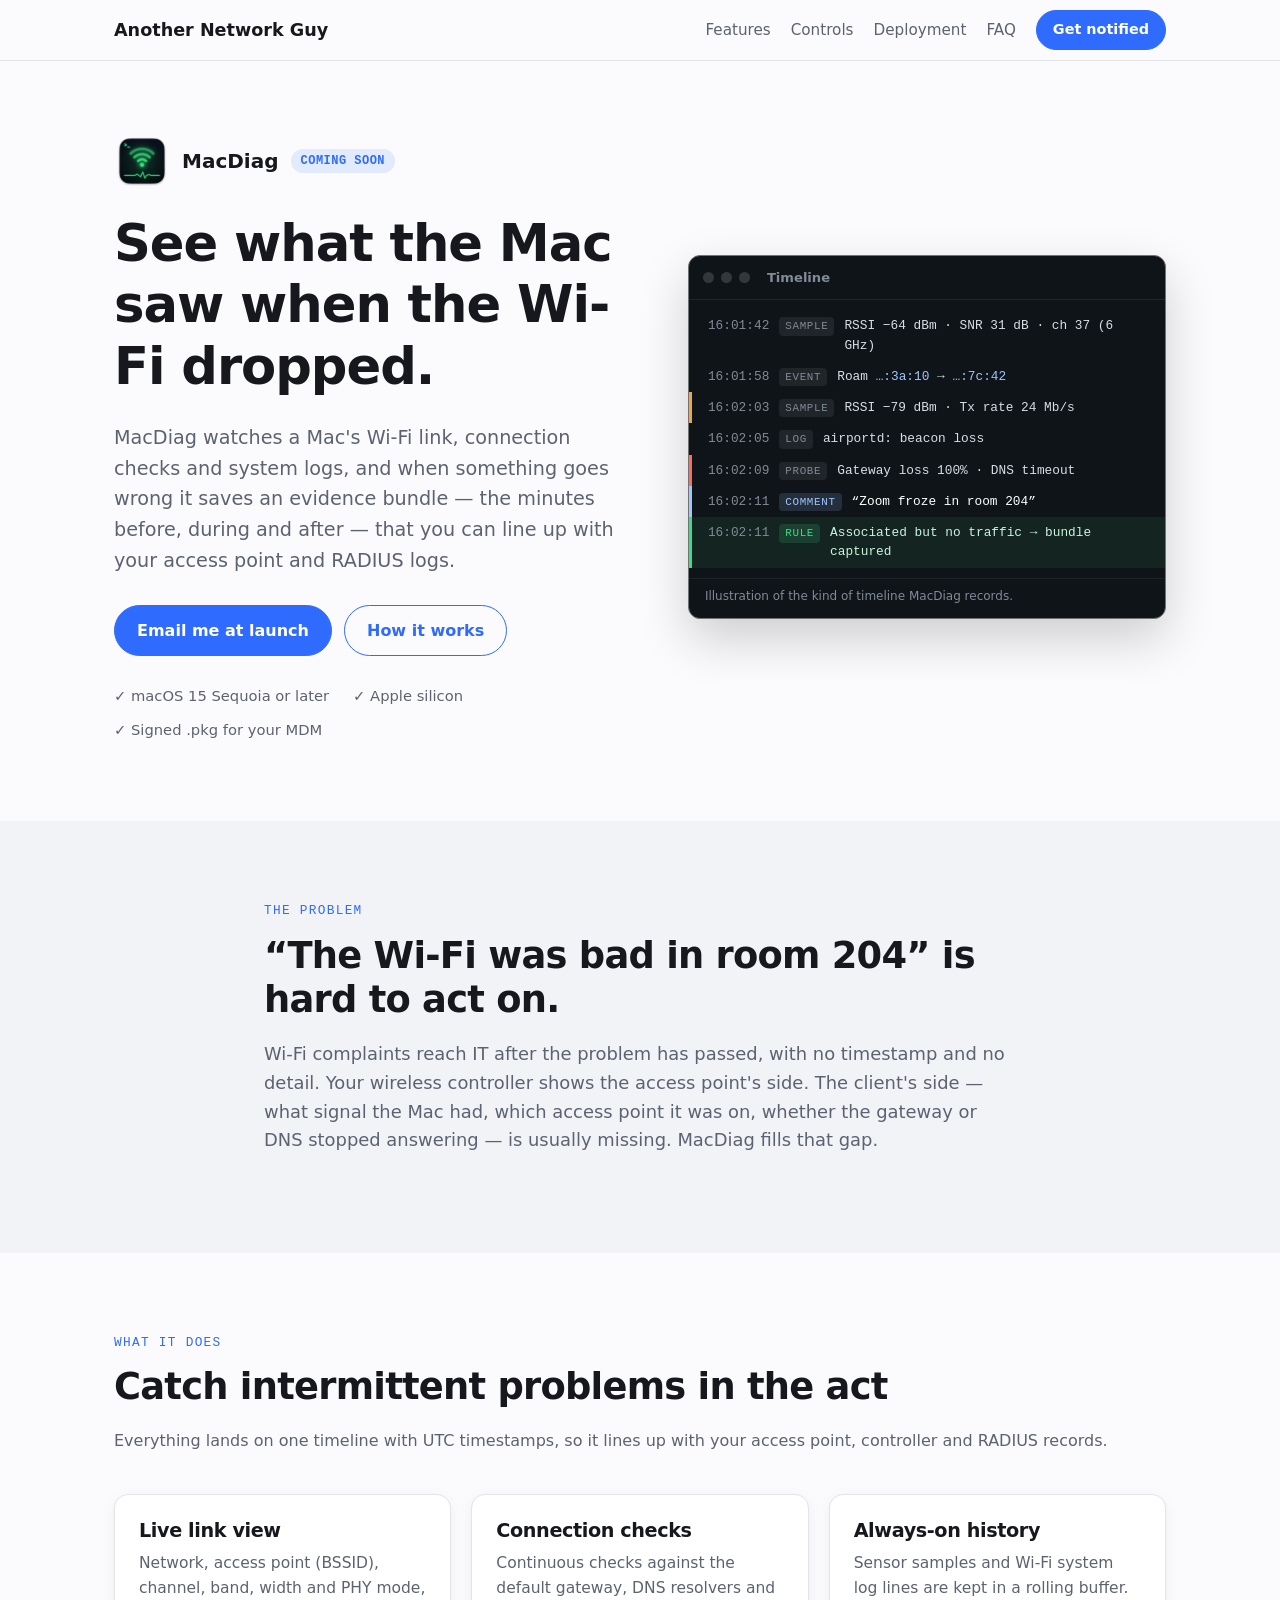
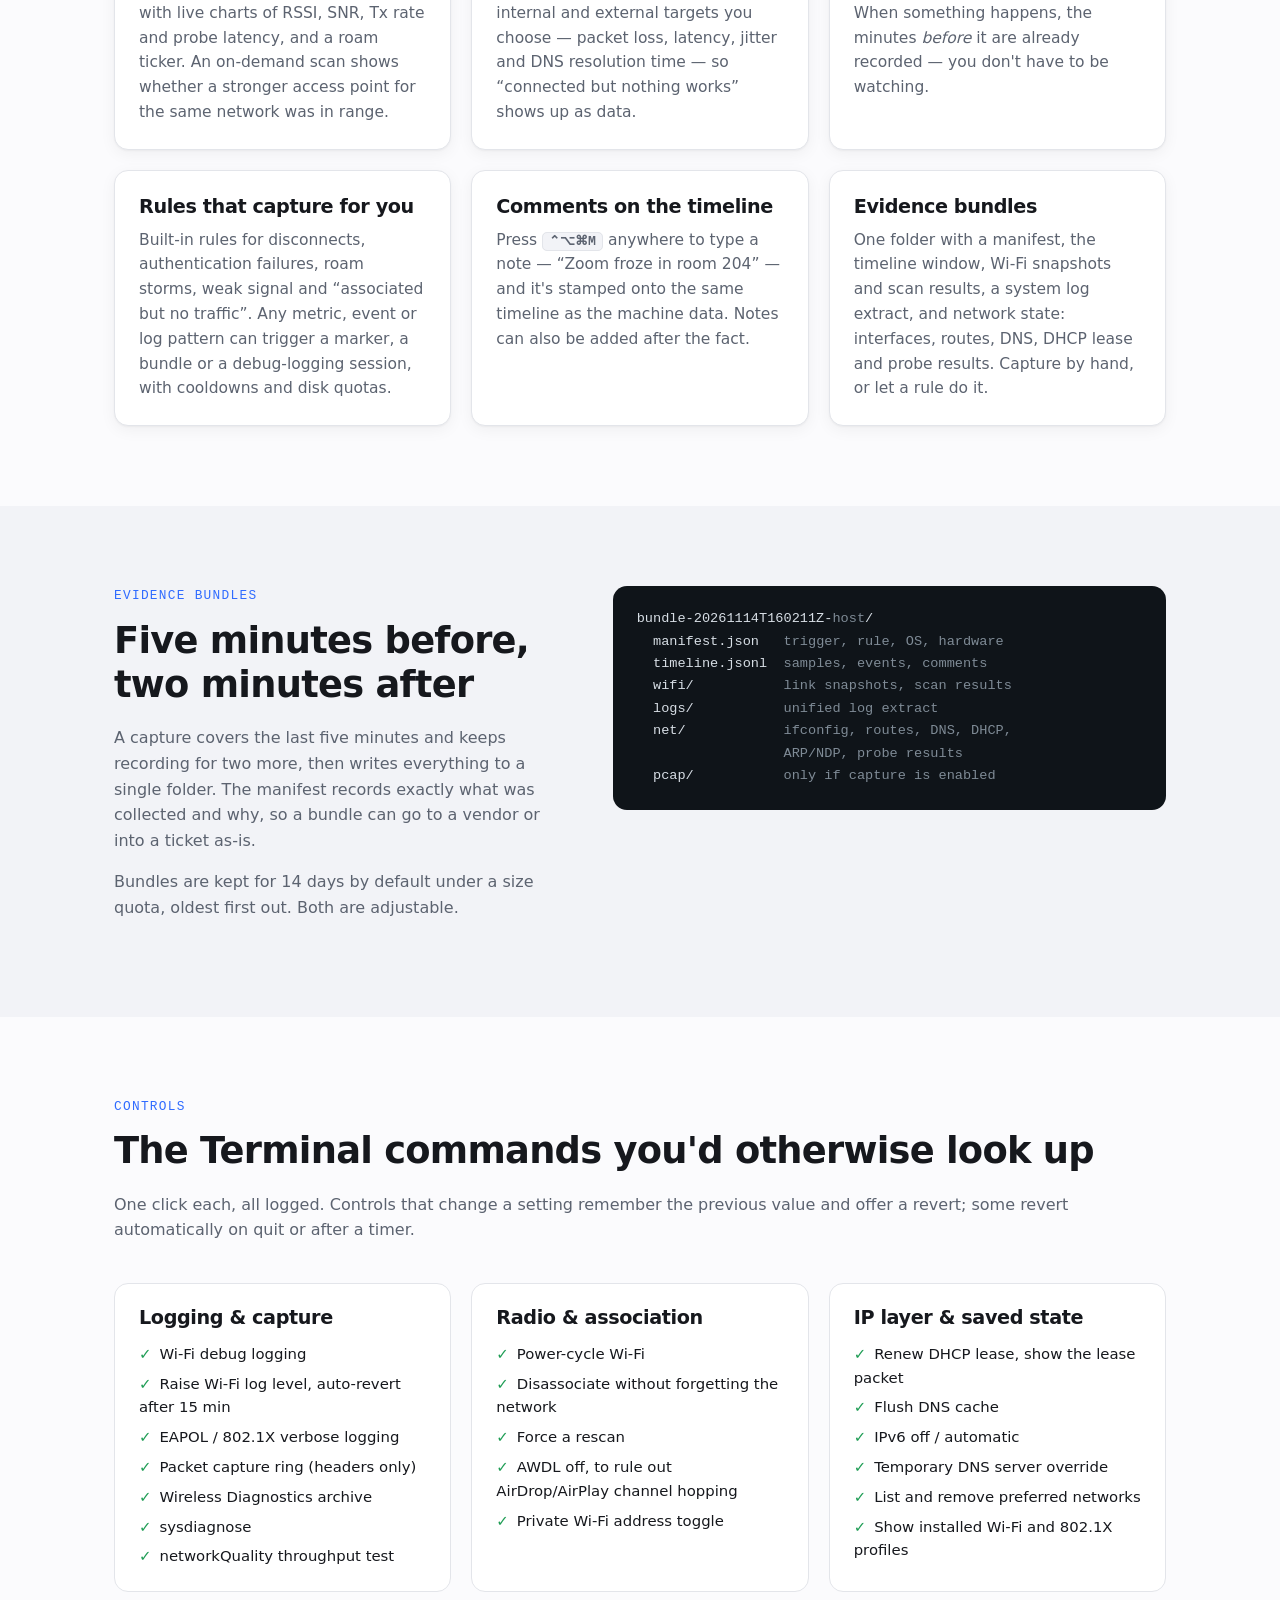
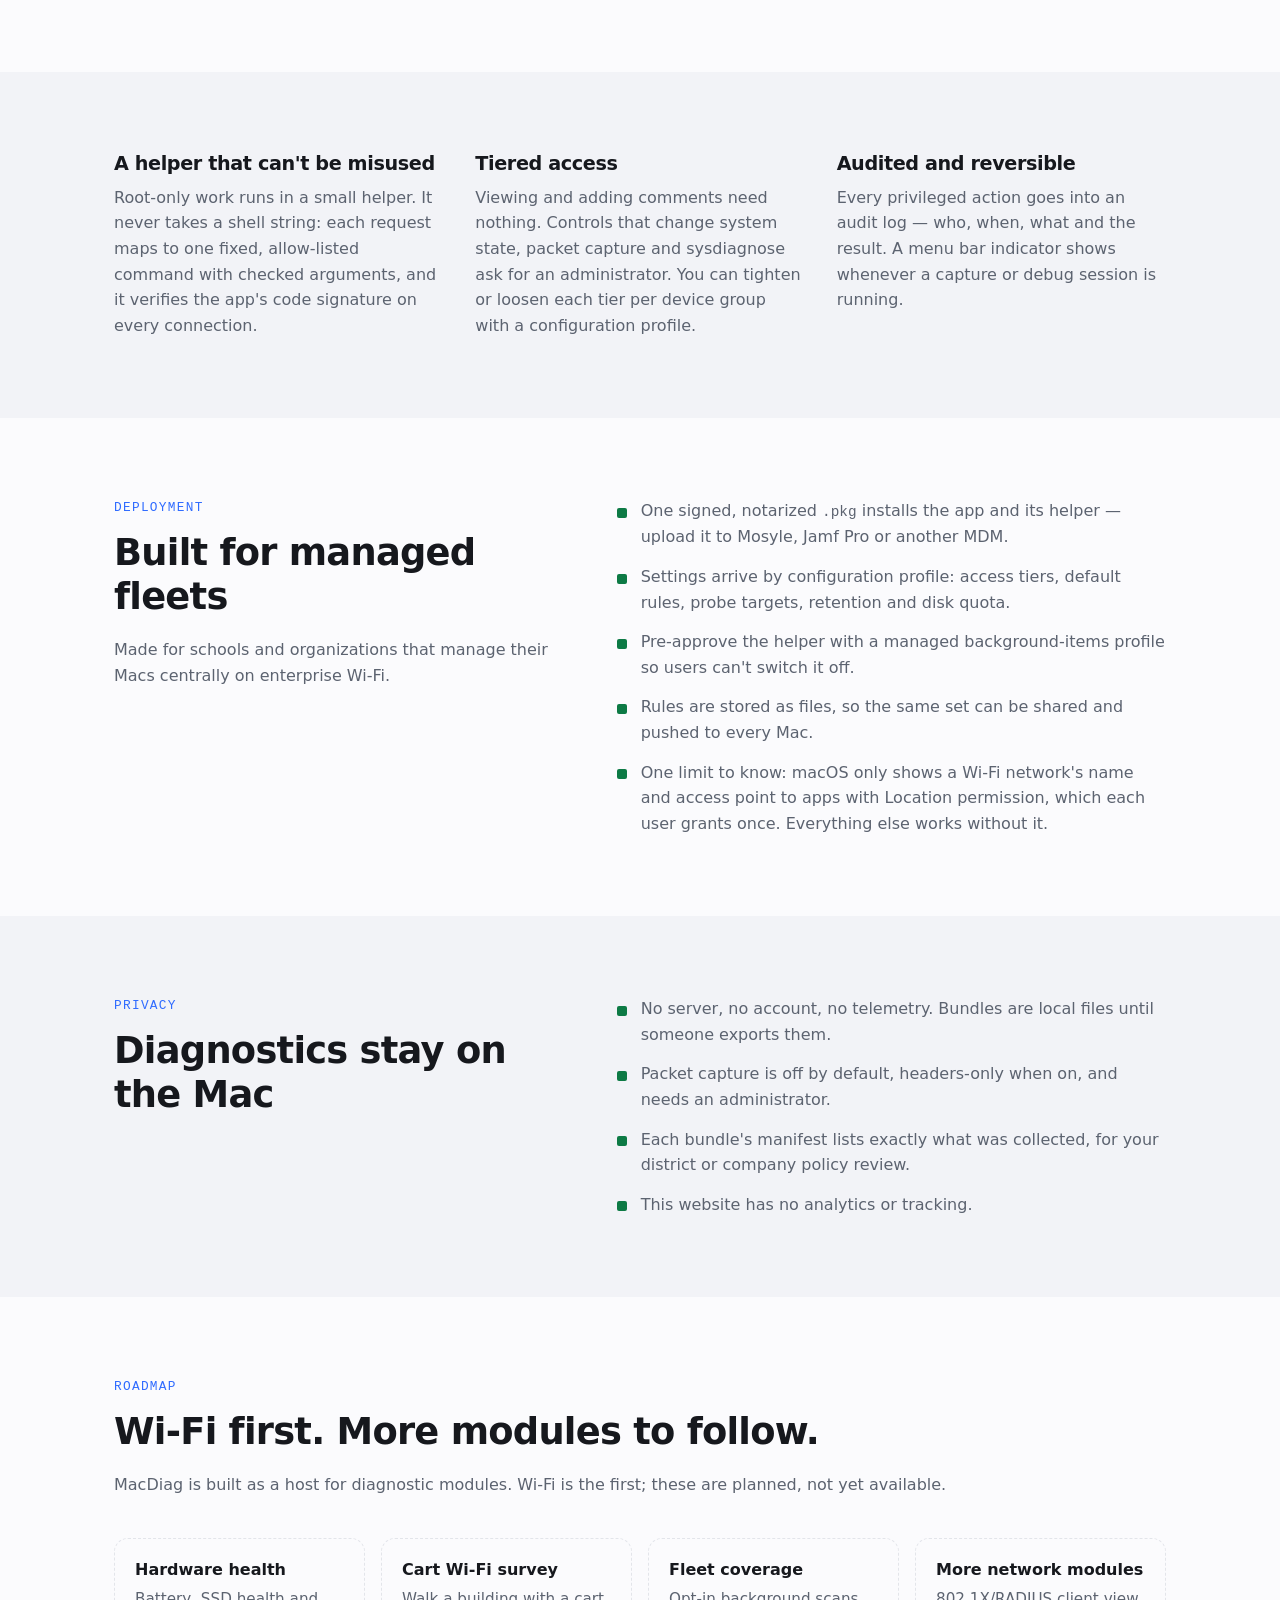
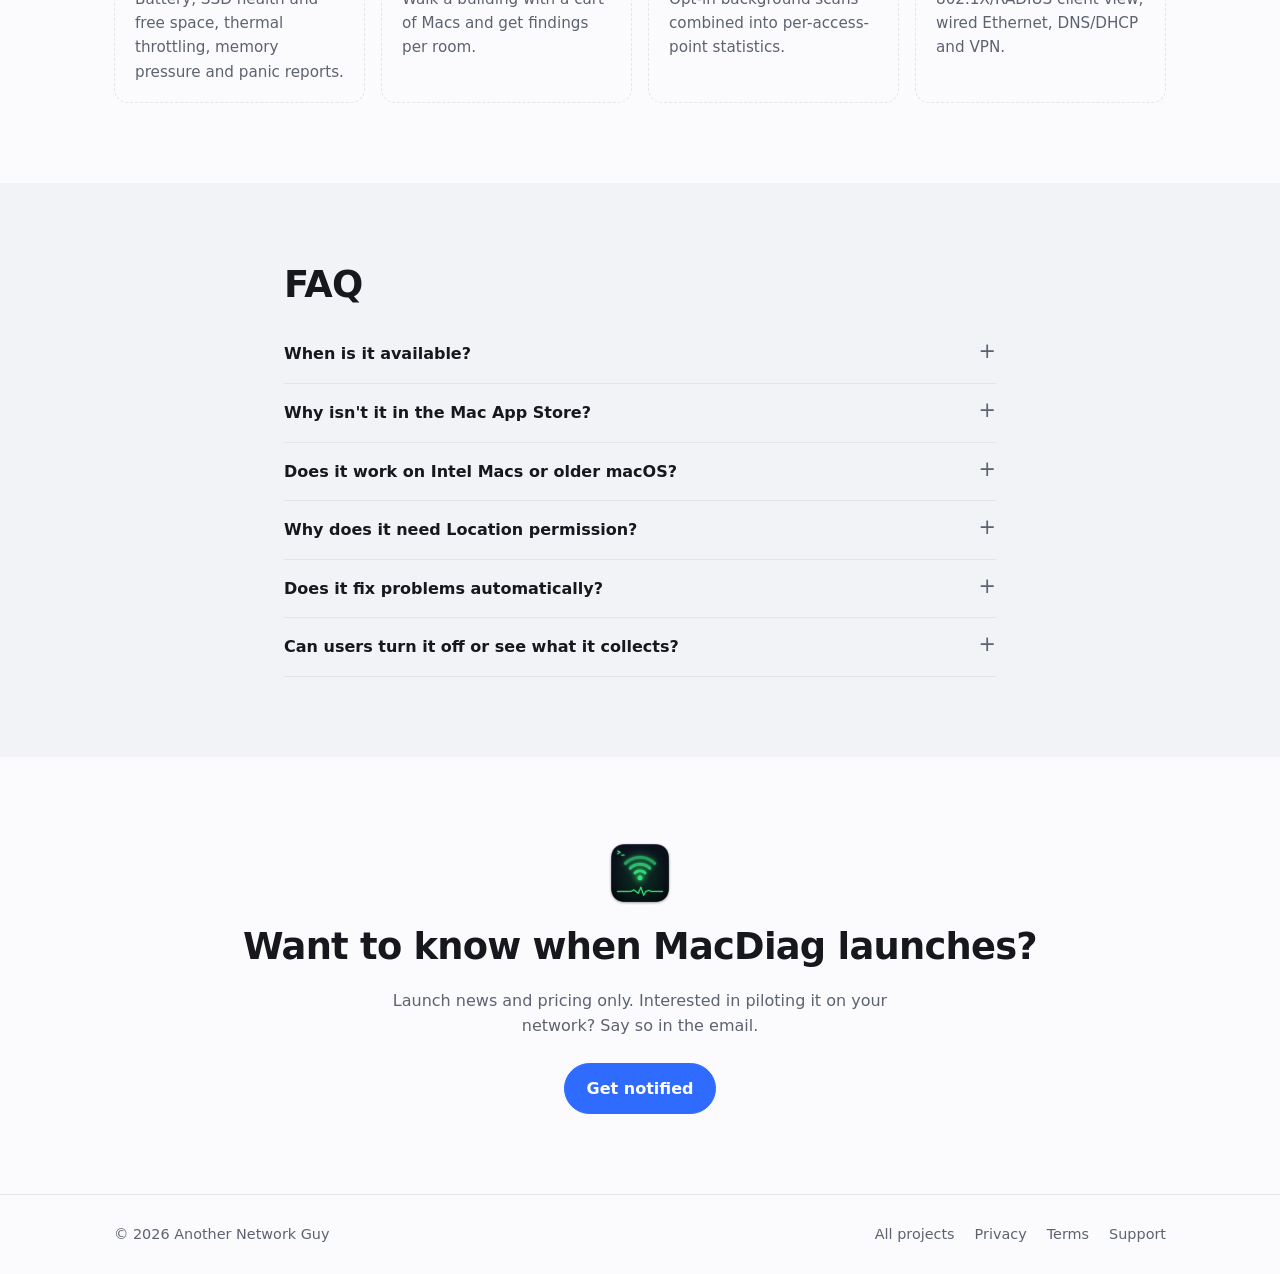
==== commit b566f3ed: "Turn the site into the Another Network Guy studio site Projects in site.config.js now have a kind (a" ====
--- a/macdiag/index.html
+++ b/macdiag/index.html
@@ -5,14 +5,14 @@
   <meta name="viewport" content="width=device-width, initial-scale=1" />
   <title>MacDiag — Wi-Fi diagnostics for managed Mac fleets</title>
   <meta name="description" content="MacDiag records what a Mac saw before, during and after a Wi-Fi problem and saves it as an evidence bundle. For IT teams managing Macs on enterprise Wi-Fi. Coming soon." />
-  <link rel="canonical" href="https://anothernetworkingguy.com/macdiag/" />
+  <link rel="canonical" href="https://anothernetworkguy.com/macdiag/" />
   <meta property="og:type" content="website" />
-  <meta property="og:url" content="https://anothernetworkingguy.com/macdiag/" />
+  <meta property="og:url" content="https://anothernetworkguy.com/macdiag/" />
   <meta property="og:title" content="MacDiag — Wi-Fi diagnostics for managed Mac fleets" />
   <meta property="og:description" content="See what the Mac saw when the Wi-Fi dropped." />
-  <meta property="og:image" content="https://anothernetworkingguy.com/img/macdiag-256.png" />
+  <meta property="og:image" content="https://anothernetworkguy.com/img/macdiag-256.png" />
   <link rel="icon" type="image/png" href="../img/macdiag-64.png" />
-  <link rel="stylesheet" href="../styles.css?v=4" />
+  <link rel="stylesheet" href="../styles.css?v=5" />
   <link rel="stylesheet" href="macdiag.css?v=1" />
 </head>
 <body data-page="macdiag">
@@ -20,13 +20,13 @@
 
   <header class="nav">
     <div class="wrap nav-inner">
-      <a href="../" class="logo" data-brand>Another Networking Guy</a>
+      <a href="../" class="logo" data-brand>Another Network Guy</a>
       <nav>
         <a href="#features">Features</a>
         <a href="#controls">Controls</a>
         <a href="#deploy">Deployment</a>
         <a href="#faq">FAQ</a>
-        <a class="btn btn-small" data-notify href="mailto:support@anothernetworkingguy.com">Get notified</a>
+        <a class="btn btn-small" data-notify href="mailto:support@anothernetworkguy.com">Get notified</a>
       </nav>
     </div>
   </header>
@@ -44,7 +44,7 @@
           <h1>See what the Mac saw when the Wi-Fi dropped.</h1>
           <p class="lede">MacDiag watches a Mac's Wi-Fi link, connection checks and system logs, and when something goes wrong it saves an evidence bundle — the minutes before, during and after — that you can line up with your access point and RADIUS logs.</p>
           <div class="hero-cta">
-            <a class="btn" data-notify href="mailto:support@anothernetworkingguy.com">Email me at launch</a>
+            <a class="btn" data-notify href="mailto:support@anothernetworkguy.com">Email me at launch</a>
             <a class="btn btn-ghost" href="#features">How it works</a>
           </div>
           <ul class="badges md-badges">
@@ -252,7 +252,7 @@
         <h2>FAQ</h2>
         <details>
           <summary>When is it available?</summary>
-          <p>MacDiag is in development. <a data-notify href="mailto:support@anothernetworkingguy.com">Email us</a> and we'll let you know when it launches, along with pricing.</p>
+          <p>MacDiag is in development. <a data-notify href="mailto:support@anothernetworkguy.com">Email us</a> and we'll let you know when it launches, along with pricing.</p>
         </details>
         <details>
           <summary>Why isn't it in the Mac App Store?</summary>
@@ -283,28 +283,28 @@
         <img src="../img/macdiag-256.png" width="72" height="72" alt="" />
         <h2>Want to know when MacDiag launches?</h2>
         <p class="muted">Launch news and pricing only. Interested in piloting it on your network? Say so in the email.</p>
-        <a class="btn" data-notify href="mailto:support@anothernetworkingguy.com">Get notified</a>
+        <a class="btn" data-notify href="mailto:support@anothernetworkguy.com">Get notified</a>
       </div>
     </section>
   </main>
 
   <footer class="footer">
     <div class="wrap footer-inner">
-      <span>© <span id="year"></span> <span data-brand>Another Networking Guy</span></span>
+      <span>© <span id="year"></span> <span data-brand>Another Network Guy</span></span>
       <nav>
-        <a href="../">All apps</a>
+        <a href="../">All projects</a>
         <a href="../privacy.html">Privacy</a>
         <a href="../terms.html">Terms</a>
-        <a data-email href="mailto:support@anothernetworkingguy.com">Support</a>
+        <a data-email href="mailto:support@anothernetworkguy.com">Support</a>
       </nav>
     </div>
   </footer>
 
-  <script src="../site.config.js?v=4"></script>
-  <script src="../main.js?v=4"></script>
+  <script src="../site.config.js?v=5"></script>
+  <script src="../main.js?v=5"></script>
   <script>
     (function () {
-      var email = (window.SITE && window.SITE.supportEmail) || "support@anothernetworkingguy.com";
+      var email = (window.SITE && window.SITE.supportEmail) || "support@anothernetworkguy.com";
       var href = "mailto:" + email + "?subject=" + encodeURIComponent("Notify me: MacDiag");
       document.querySelectorAll("[data-notify]").forEach(function (el) { el.href = href; });
     })();
--- a/styles.css
+++ b/styles.css
@@ -164,3 +164,12 @@
 .grid.single { grid-template-columns: 1fr; max-width: 820px; }
 .grid.single .features { grid-template-columns: repeat(auto-fit, minmax(min(100%, 280px), 1fr)); }
 .grid.single .card-head .app-icon { width: 72px; height: 72px; border-radius: 16px; }
+
+/* Studio home: sections for apps and games */
+.apps-trust { margin-top: 56px; padding-top: 40px; border-top: 1px solid var(--border); }
+.about { display: grid; gap: 24px 48px; }
+@media (min-width: 800px) { .about { grid-template-columns: 1fr 1.6fr; } }
+.about p { color: var(--muted); }
+.about p:last-child { margin-bottom: 0; }
+.faq-group { font-family: var(--mono); font-size: 0.8rem; text-transform: uppercase; letter-spacing: 0.1em; color: var(--accent); margin: 32px 0 4px; }
+.faq h2 + .faq-group { margin-top: 8px; }
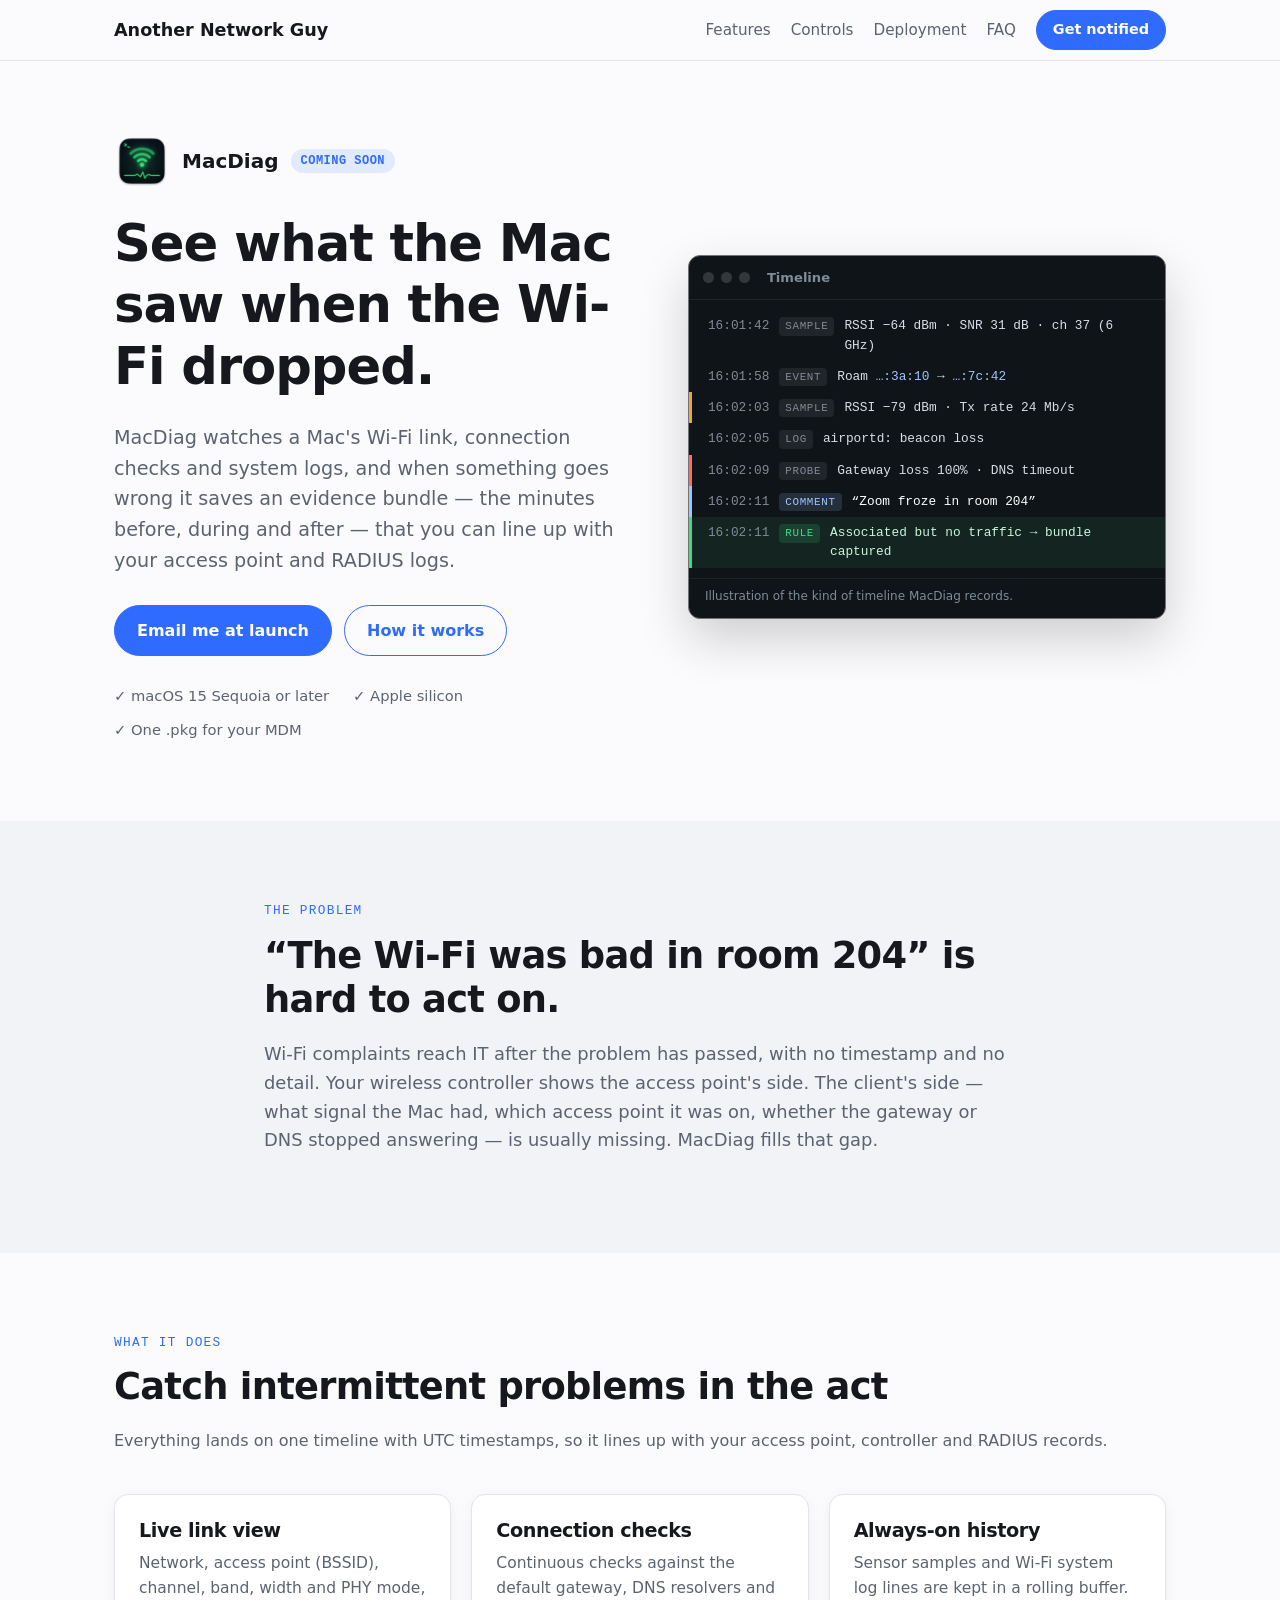
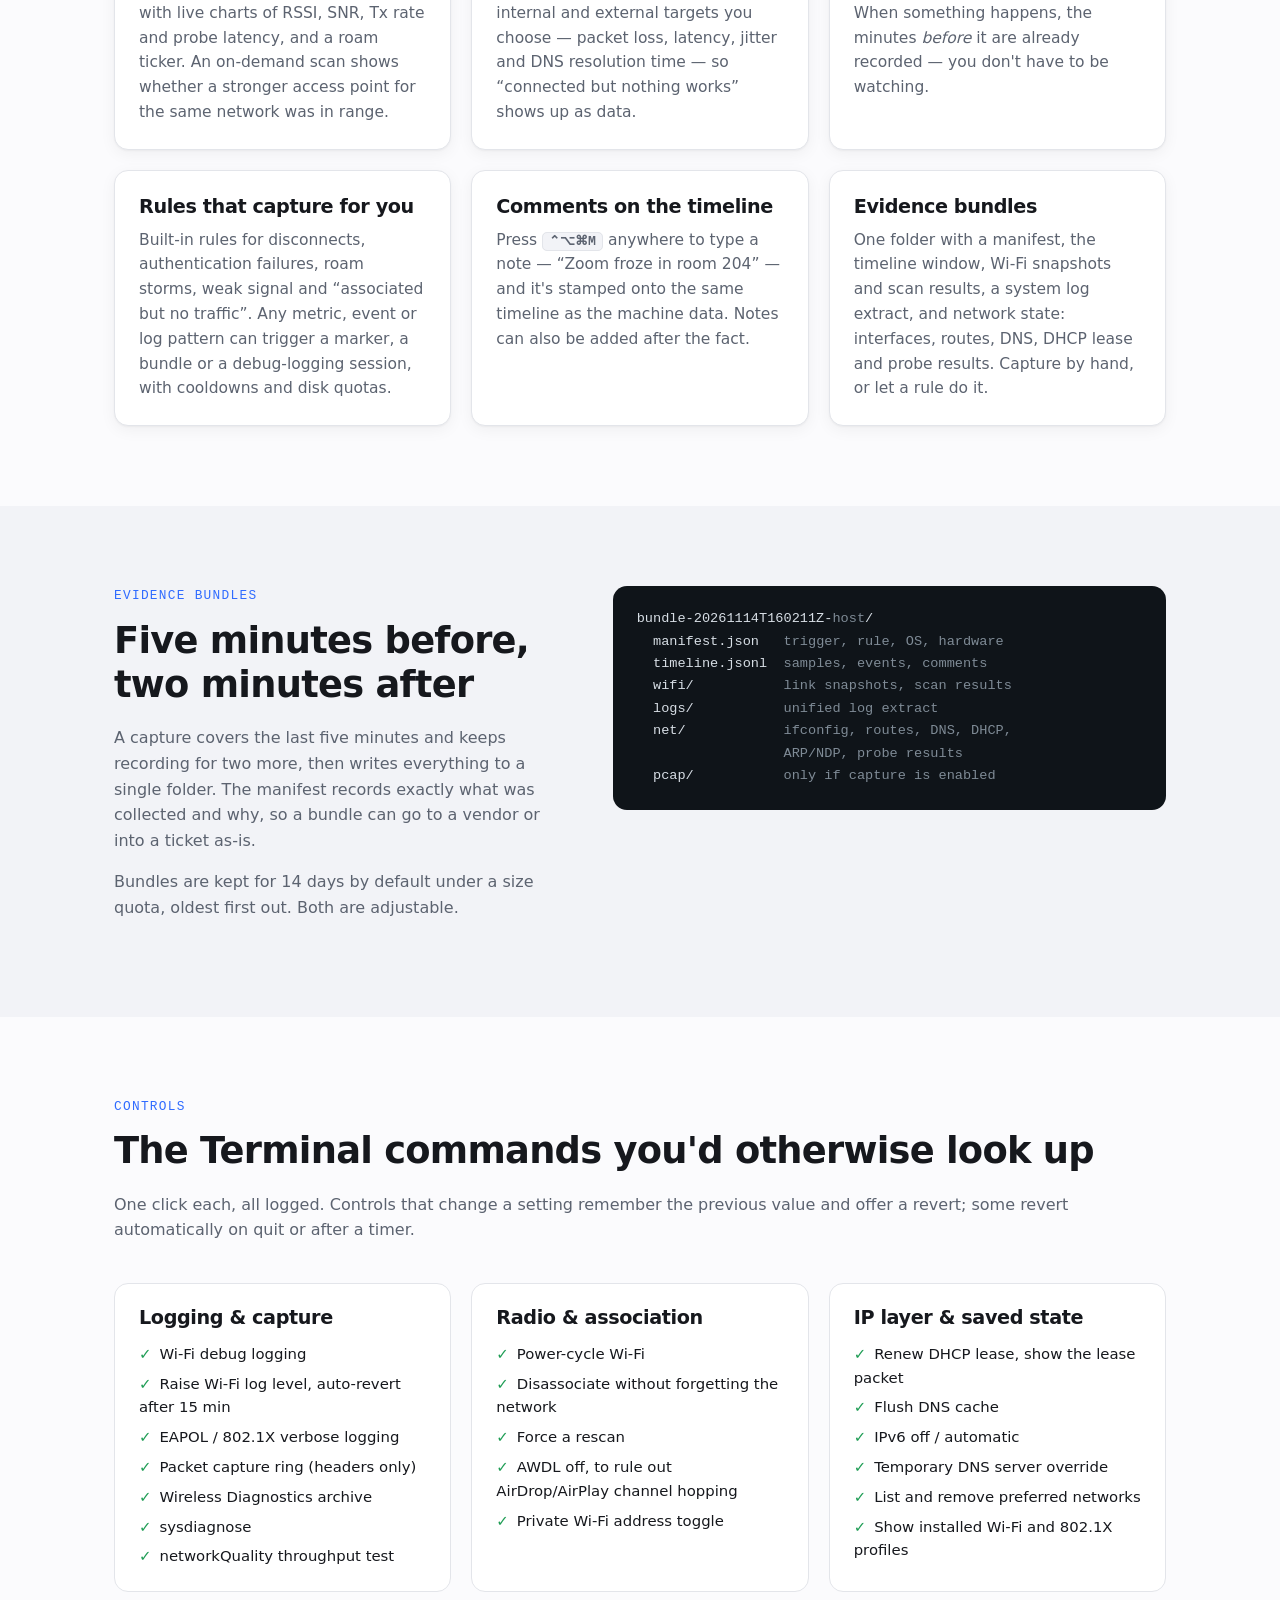
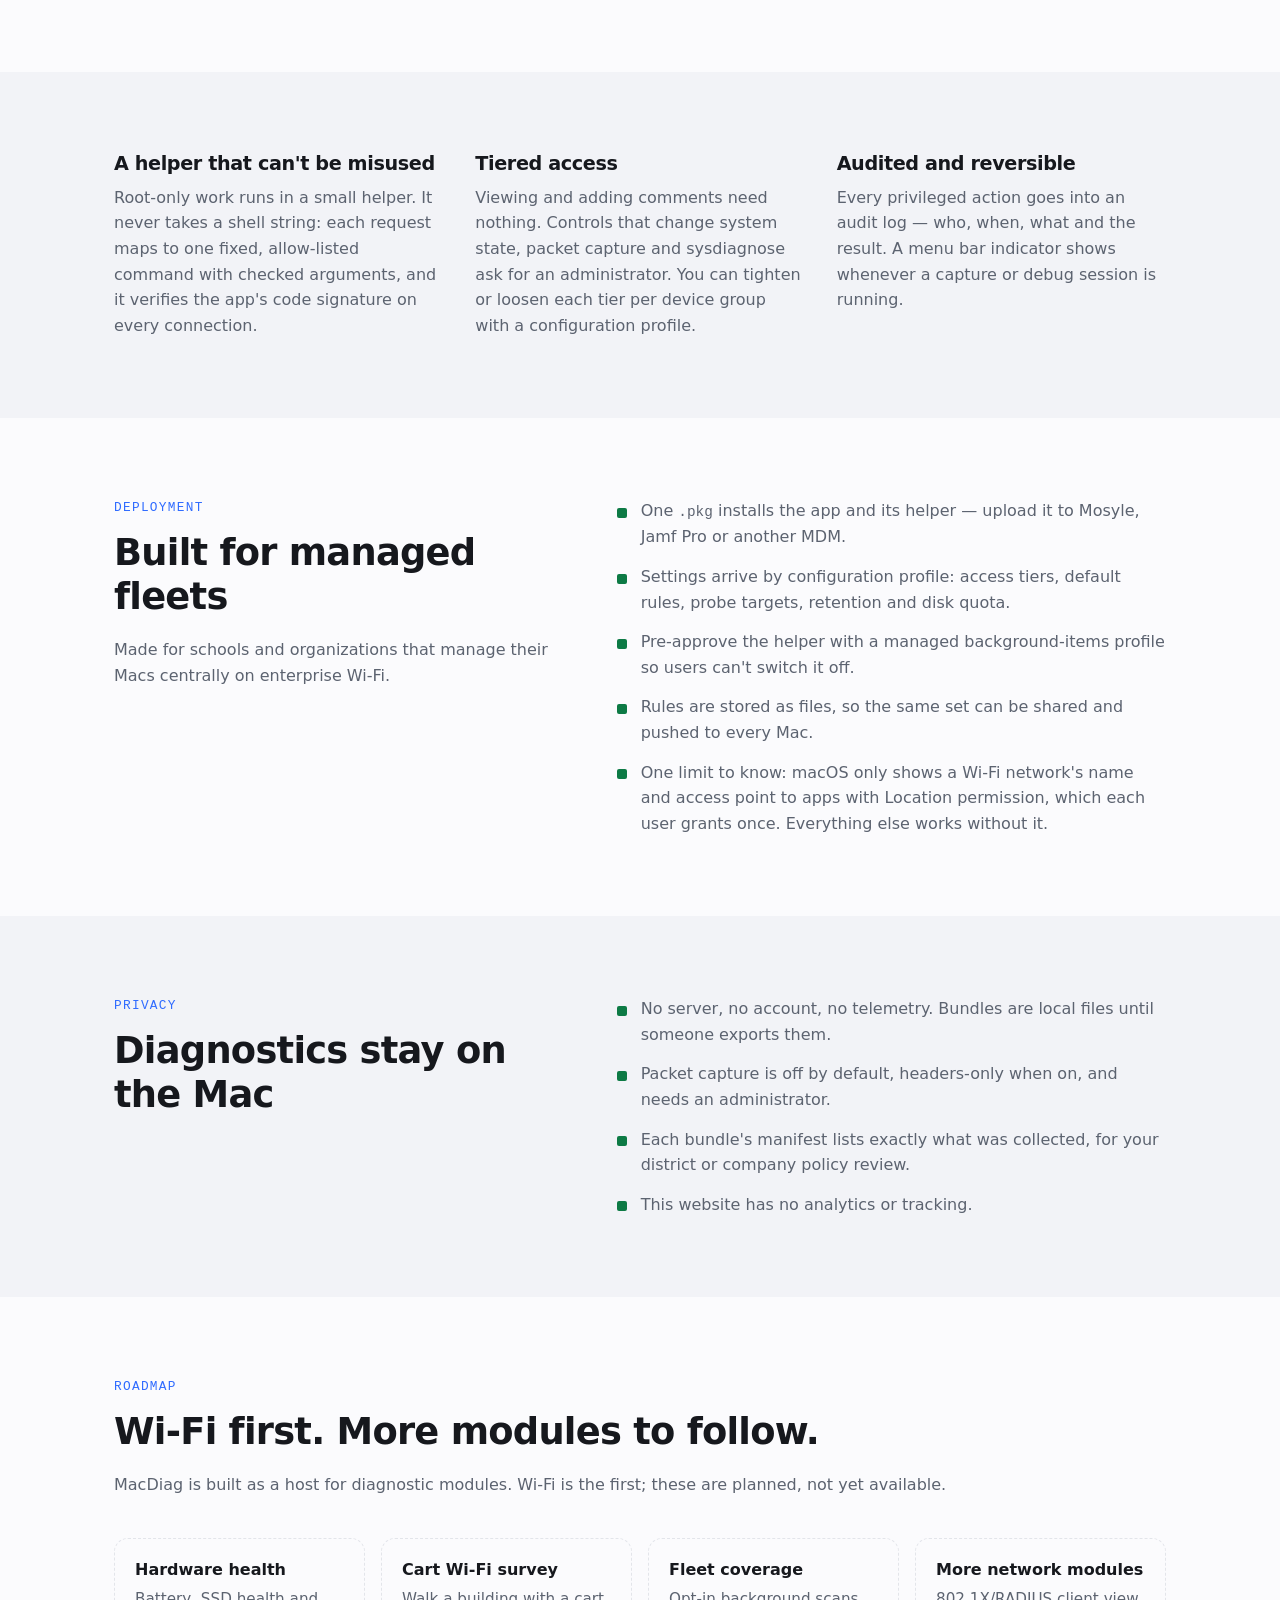
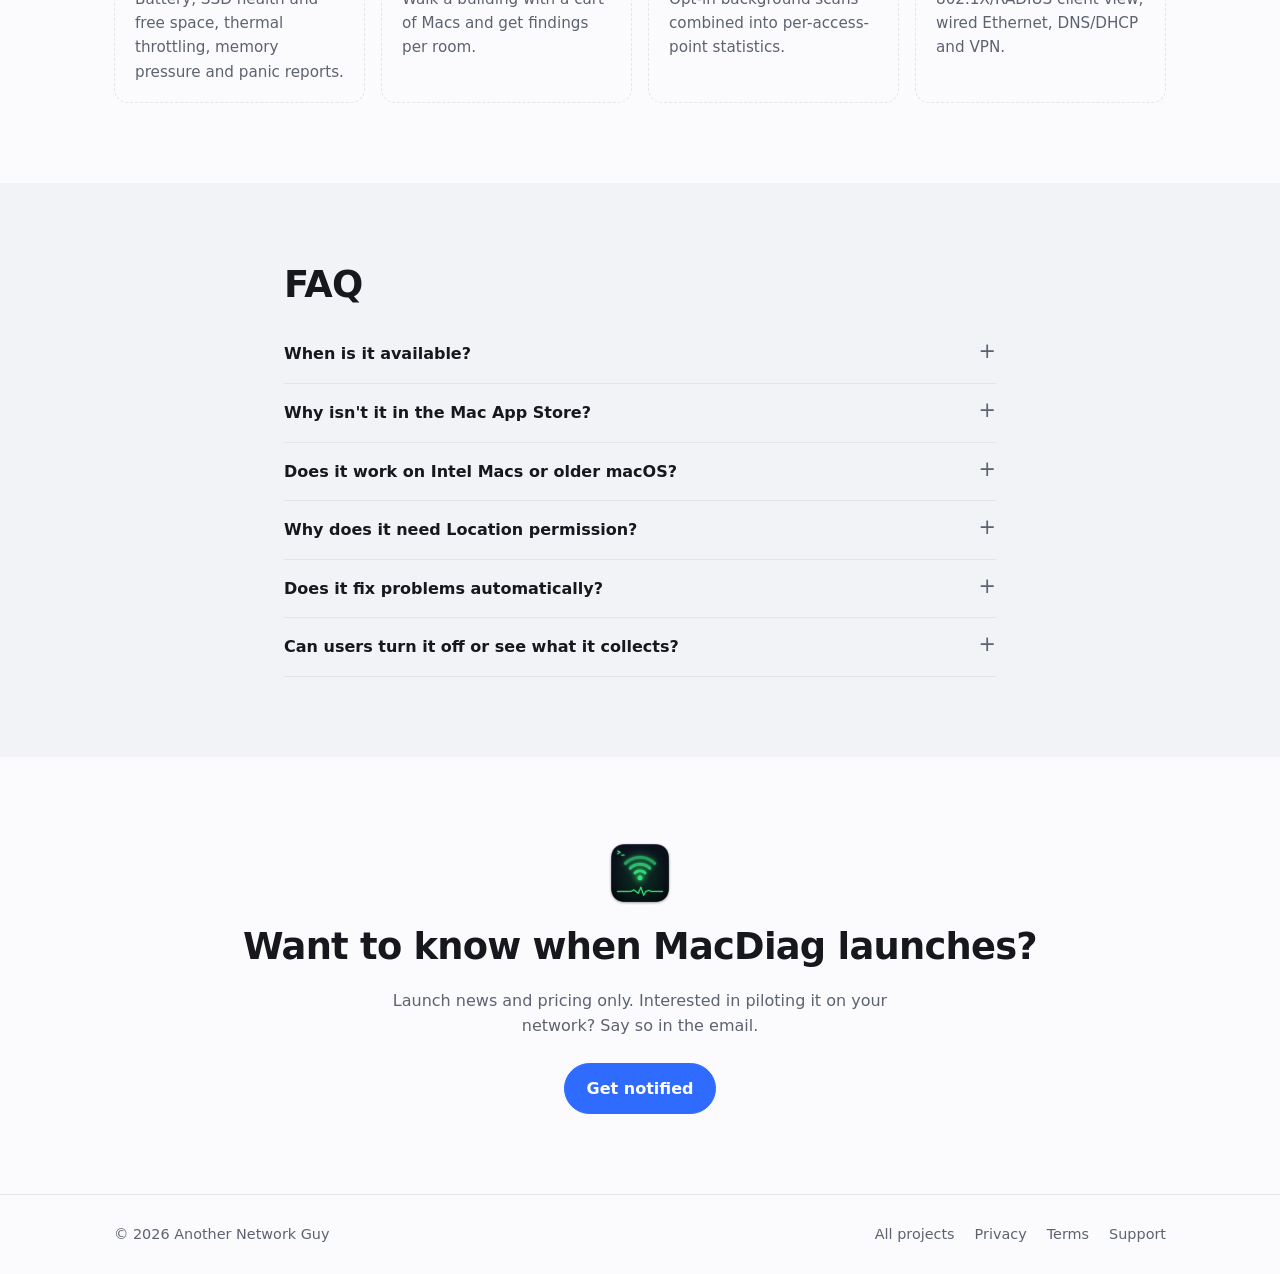
==== commit 470ddbb0: "Drop signing/notarization copy; give tools and games their own themes Mac apps section gets a dark c" ====
--- a/macdiag/index.html
+++ b/macdiag/index.html
@@ -12,7 +12,7 @@
   <meta property="og:description" content="See what the Mac saw when the Wi-Fi dropped." />
   <meta property="og:image" content="https://anothernetworkguy.com/img/macdiag-256.png" />
   <link rel="icon" type="image/png" href="../img/macdiag-64.png" />
-  <link rel="stylesheet" href="../styles.css?v=5" />
+  <link rel="stylesheet" href="../styles.css?v=6" />
   <link rel="stylesheet" href="macdiag.css?v=1" />
 </head>
 <body data-page="macdiag">
@@ -50,7 +50,7 @@
           <ul class="badges md-badges">
             <li>✓ macOS 15 Sequoia or later</li>
             <li>✓ Apple silicon</li>
-            <li>✓ Signed .pkg for your MDM</li>
+            <li>✓ One .pkg for your MDM</li>
           </ul>
         </div>
 
@@ -206,7 +206,7 @@
           <p class="muted">Made for schools and organizations that manage their Macs centrally on enterprise Wi-Fi.</p>
         </div>
         <ul class="md-checks">
-          <li>One signed, notarized <code>.pkg</code> installs the app and its helper — upload it to Mosyle, Jamf Pro or another MDM.</li>
+          <li>One <code>.pkg</code> installs the app and its helper — upload it to Mosyle, Jamf Pro or another MDM.</li>
           <li>Settings arrive by configuration profile: access tiers, default rules, probe targets, retention and disk quota.</li>
           <li>Pre-approve the helper with a managed background-items profile so users can't switch it off.</li>
           <li>Rules are stored as files, so the same set can be shared and pushed to every Mac.</li>
@@ -256,7 +256,7 @@
         </details>
         <details>
           <summary>Why isn't it in the Mac App Store?</summary>
-          <p>App Store apps are sandboxed, which blocks the privileged helper, system log streaming and the network commands MacDiag relies on. It's distributed directly as a Developer ID–signed, Apple-notarized package instead.</p>
+          <p>App Store apps are sandboxed, which blocks the privileged helper, system log streaming and the network commands MacDiag relies on. It's distributed directly as an installer package instead.</p>
         </details>
         <details>
           <summary>Does it work on Intel Macs or older macOS?</summary>
--- a/styles.css
+++ b/styles.css
@@ -173,3 +173,94 @@
 .about p:last-child { margin-bottom: 0; }
 .faq-group { font-family: var(--mono); font-size: 0.8rem; text-transform: uppercase; letter-spacing: 0.1em; color: var(--accent); margin: 32px 0 4px; }
 .faq h2 + .faq-group { margin-top: 8px; }
+
+/* ─────────────────────────────────────────────────────────────
+   Themes: one look for the Mac admin tools, one for the games.
+   A theme only resets the shared variables, so cards, buttons,
+   pills and FAQ items inside it restyle themselves.
+   ───────────────────────────────────────────────────────────── */
+
+/* Tools: dark console, cool accents, square edges */
+.theme-tools {
+  --bg: #0b0f14;
+  --bg-alt: #111821;
+  --surface: #121a23;
+  --text: #e3e9ef;
+  --muted: #8d9aa8;
+  --border: #223040;
+  --accent: #4cc2ff;
+  --accent-text: #04121c;
+  --good: #3ddc84;
+  --radius: 8px;
+  --shadow: 0 0 0 1px #ffffff06, 0 8px 24px rgba(0, 0, 0, 0.35);
+  background:
+    linear-gradient(#ffffff07 1px, transparent 1px) 0 0 / 32px 32px,
+    linear-gradient(90deg, #ffffff07 1px, transparent 1px) 0 0 / 32px 32px,
+    var(--bg);
+  color: var(--text);
+}
+.theme-tools .eyebrow::before { content: "$ "; color: var(--good); }
+.theme-tools h2 { font-family: var(--mono); font-weight: 600; letter-spacing: -0.03em; }
+.theme-tools .card { border-color: var(--border); }
+.theme-tools .card:hover { border-color: color-mix(in srgb, var(--accent) 45%, var(--border)); }
+.theme-tools .features li::before { content: "›"; font-family: var(--mono); }
+.theme-tools .pill { color: var(--good); background: color-mix(in srgb, var(--good) 12%, transparent); }
+.theme-tools .pill::before { content: "● "; }
+.theme-tools .app-icon { background: #0b0f14; }
+.theme-tools .trust h3 { font-family: var(--mono); font-size: 1rem; }
+
+/* Games: warm parchment, gold accents, soft round edges, book-style headings */
+.theme-games {
+  --bg: #f5e8cf;
+  --bg-alt: #efdcb8;
+  --surface: #fffaf0;
+  --text: #3a2a1c;
+  --muted: #7a6450;
+  --border: #e2cba3;
+  --accent: #b9771b;
+  --accent-text: #fffaf0;
+  --good: #6f9a3b;
+  --radius: 22px;
+  --shadow: 0 2px 0 #e2cba3, 0 10px 30px rgba(122, 82, 30, 0.12);
+  --display: "Iowan Old Style", "Palatino Linotype", Palatino, "Book Antiqua", Georgia, serif;
+  background:
+    radial-gradient(circle at 1px 1px, #b9771b14 1px, transparent 0) 0 0 / 22px 22px,
+    var(--bg);
+  color: var(--text);
+}
+@media (prefers-color-scheme: dark) {
+  .theme-games {
+    --bg: #1d160f;
+    --bg-alt: #261d14;
+    --surface: #2a2016;
+    --text: #f3e6cf;
+    --muted: #c3ad8f;
+    --border: #3e3021;
+    --accent: #f0bd55;
+    --accent-text: #1d160f;
+    --good: #a7cf6a;
+    --shadow: 0 2px 0 #00000040, 0 10px 30px rgba(0, 0, 0, 0.35);
+    background:
+      radial-gradient(circle at 1px 1px, #f0bd5512 1px, transparent 0) 0 0 / 22px 22px,
+      var(--bg);
+  }
+}
+.theme-games h1, .theme-games h2, .theme-games h3 { font-family: var(--display); letter-spacing: -0.01em; }
+.theme-games h2 { font-weight: 700; }
+.theme-games .eyebrow { font-family: var(--display); font-style: italic; text-transform: none; letter-spacing: 0; font-size: 1rem; }
+.theme-games .eyebrow::before { content: "✦ "; font-style: normal; }
+.theme-games .card { transition: transform 0.2s, box-shadow 0.2s; }
+.theme-games .card:hover { transform: translateY(-3px) rotate(-0.3deg); }
+.theme-games .features li::before { content: "✦"; color: var(--accent); }
+.theme-games .app-icon { border-radius: 18px; }
+.theme-games .card-foot, .theme-games .apps-trust { border-top-style: dashed; }
+.theme-games .meta { font-family: var(--display); font-style: italic; font-size: 0.85rem; }
+
+/* Hero buttons that preview each side */
+.btn-tools { background: #0b0f14; border-color: #223040; color: #4cc2ff; font-family: var(--mono); border-radius: 8px; }
+.btn-games { background: #b9771b; border-color: #b9771b; color: #fffaf0; font-family: "Iowan Old Style", Palatino, Georgia, serif; font-size: 1.05rem; border-radius: 22px; }
+@media (prefers-color-scheme: dark) { .btn-games { background: #f0bd55; border-color: #f0bd55; color: #1d160f; } }
+.theme-tools .eyebrow { text-transform: none; letter-spacing: 0.02em; font-size: 0.85rem; }
+.faq-group.tools { color: #2a9fd8; }
+.faq-group.games { color: #b9771b; font-family: "Iowan Old Style", Palatino, Georgia, serif; font-style: italic; text-transform: none; letter-spacing: 0; font-size: 1rem; }
+@media (prefers-color-scheme: dark) { .faq-group.tools { color: #4cc2ff; } .faq-group.games { color: #f0bd55; } }
